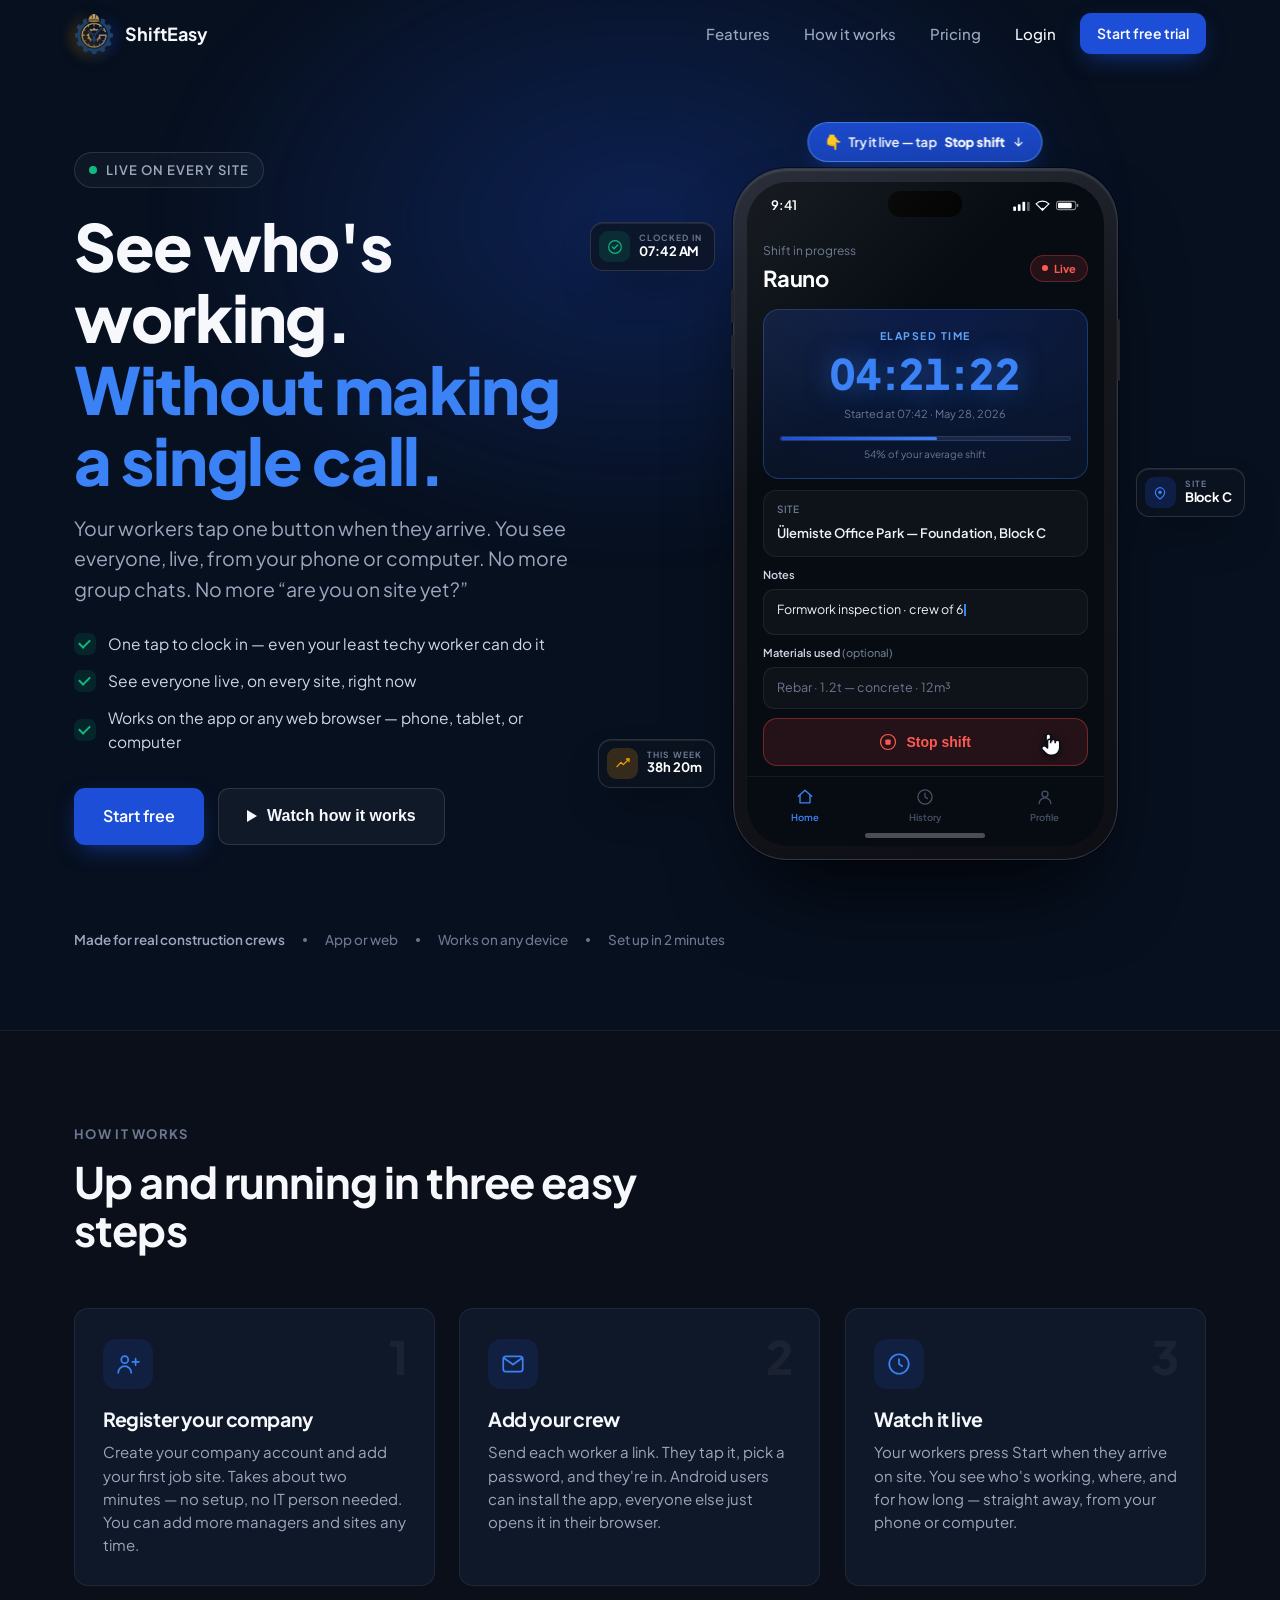
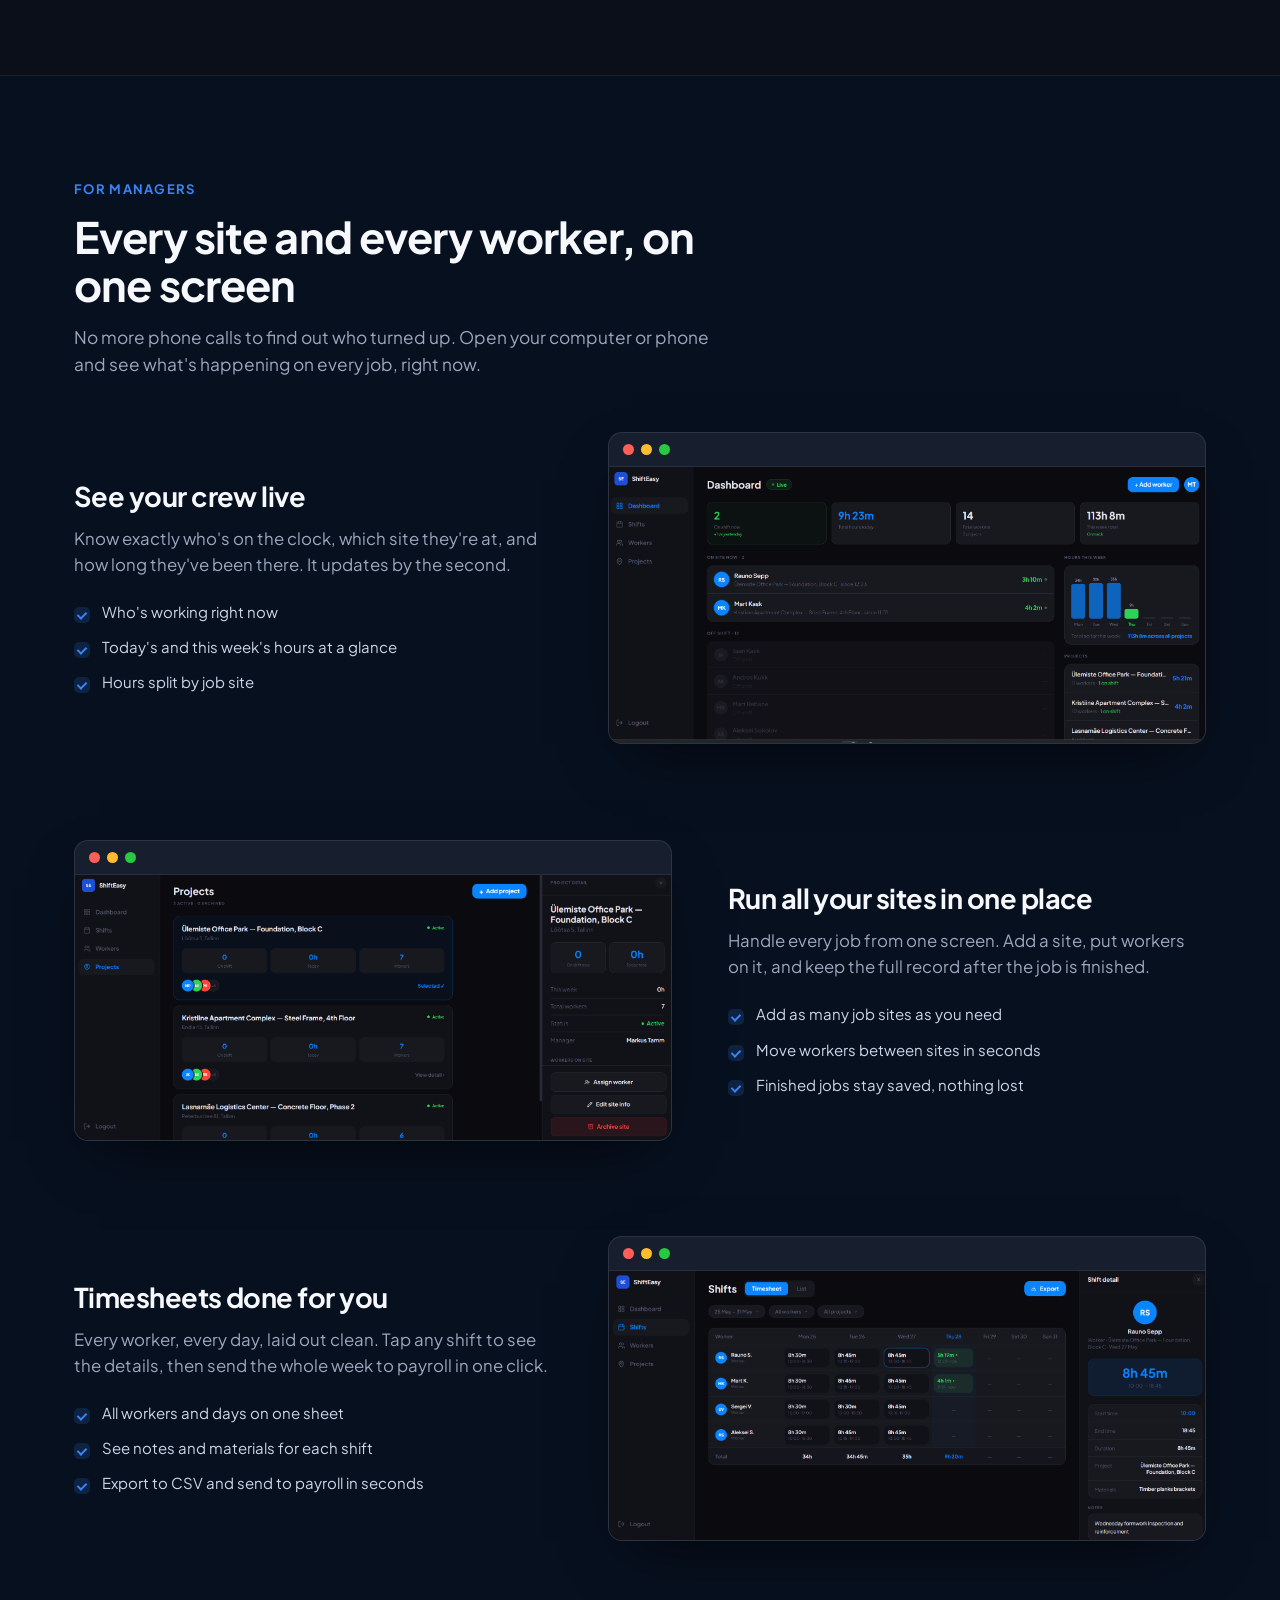
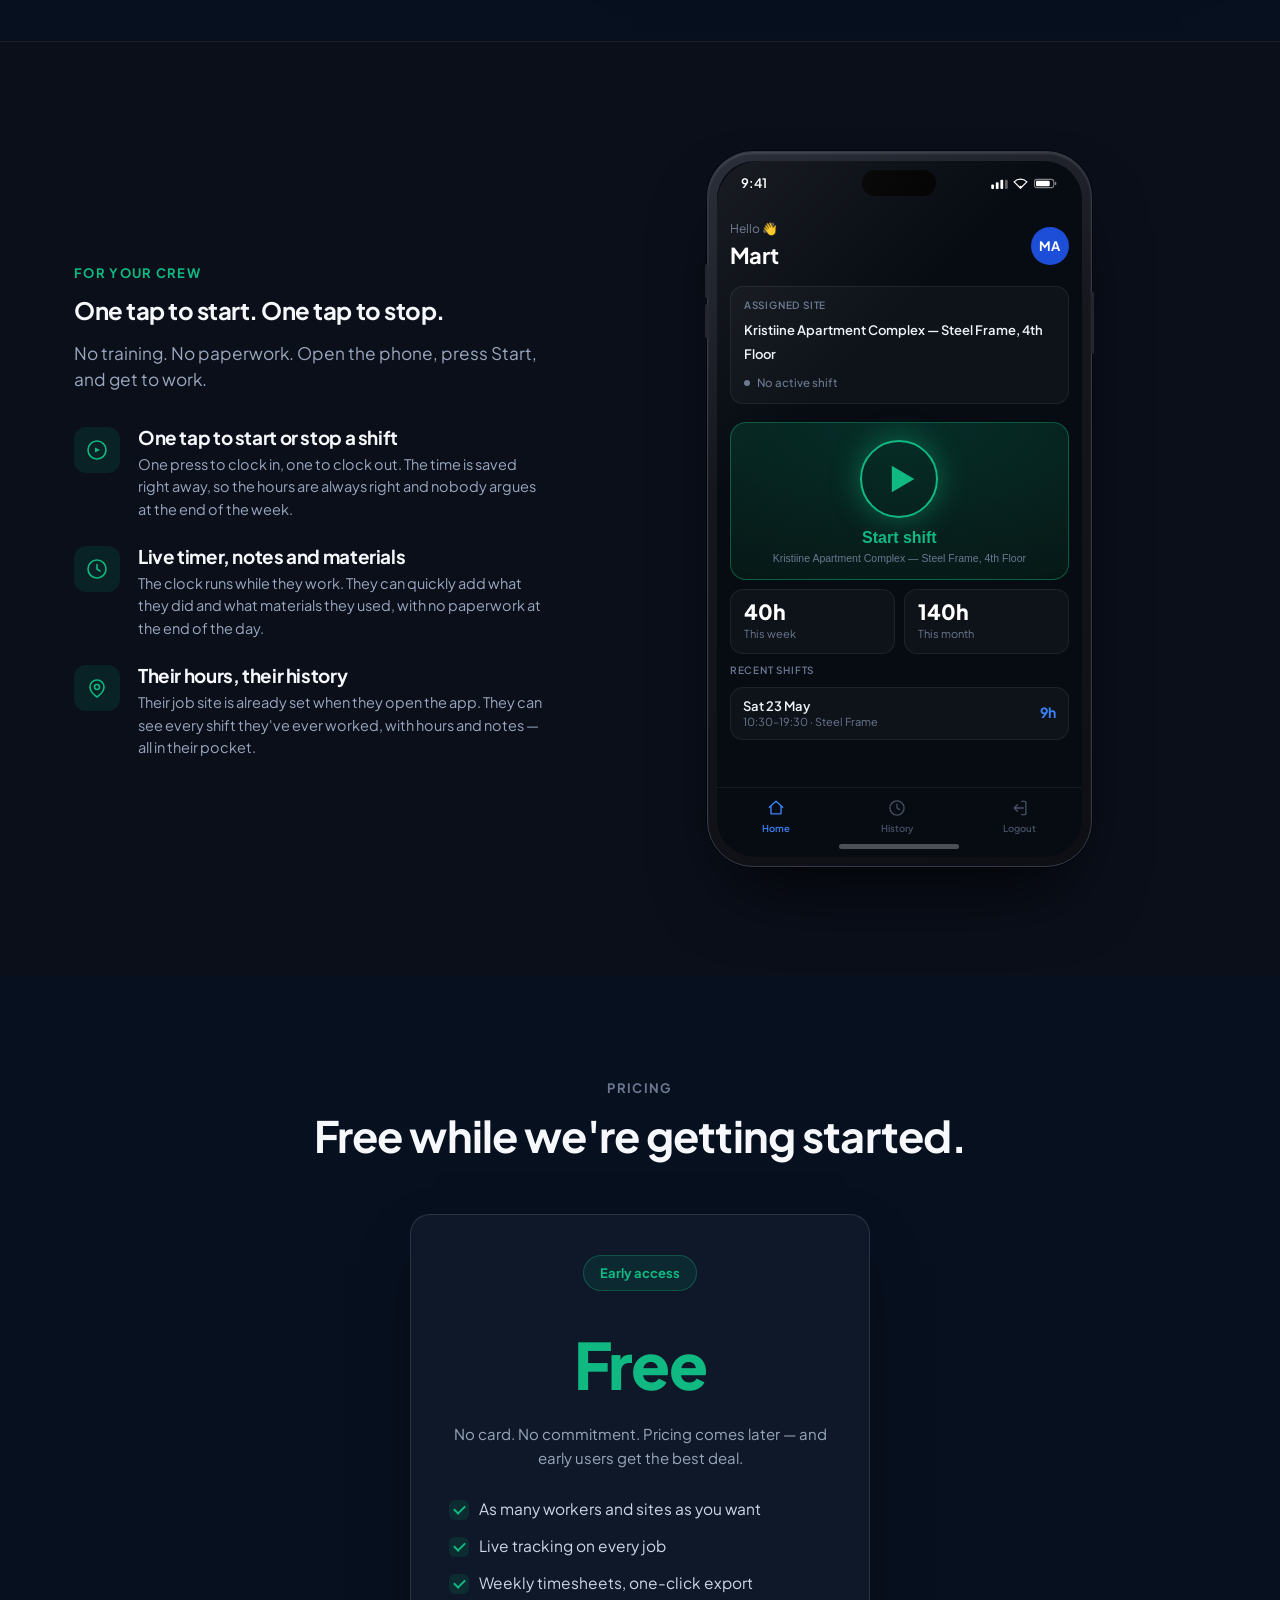
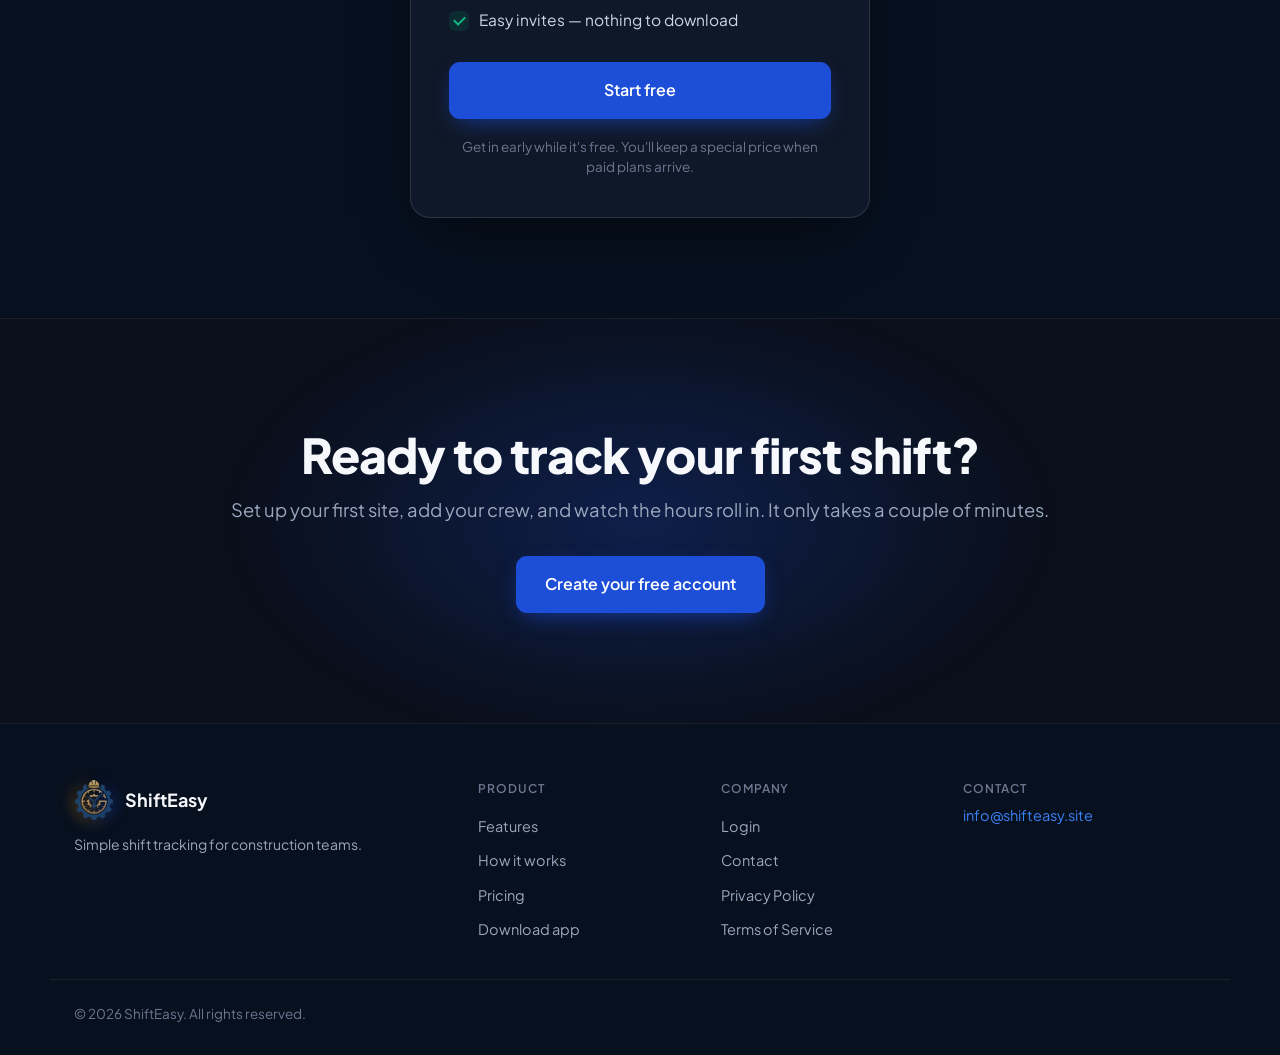
==== index.html @ 7c92a743 "Add ShiftEasy marketing website Full single-page landing site: animated hero phone, live shift timer" ====
<!DOCTYPE html>
<html lang="en">
<head>
  <meta charset="UTF-8" />
  <meta name="viewport" content="width=device-width, initial-scale=1.0" />

  <title>ShiftEasy — Simple shift tracking for construction teams</title>
  <meta name="description" content="See who's on site, where, and for how long — live on your phone. Your crew clocks in with one tap, and timesheets are ready in one click. No paperwork, no phone calls." />
  <link rel="canonical" href="https://shifteasy.site/" />
  <meta name="theme-color" content="#07101f" />
  <link rel="icon" type="image/webp" href="assets/logo.webp" />
  <link rel="apple-touch-icon" href="assets/logo.webp" />

  <!-- Open Graph -->
  <meta property="og:type" content="website" />
  <meta property="og:url" content="https://shifteasy.site/" />
  <meta property="og:title" content="ShiftEasy — Simple shift tracking for construction teams" />
  <meta property="og:description" content="See who's on site, where, and for how long — live on your phone. Your crew clocks in with one tap. No paperwork, no phone calls." />
  <meta property="og:image" content="https://shifteasy.site/assets/shot-dashboard.png" />
  <meta property="og:site_name" content="ShiftEasy" />

  <!-- Twitter -->
  <meta name="twitter:card" content="summary_large_image" />
  <meta name="twitter:title" content="ShiftEasy — Simple shift tracking for construction teams" />
  <meta name="twitter:description" content="See who's on site, where, and for how long — live on your phone. Your crew clocks in with one tap. No paperwork." />
  <meta name="twitter:image" content="https://shifteasy.site/assets/shot-dashboard.png" />

  <link rel="preconnect" href="https://fonts.googleapis.com" />
  <link rel="preconnect" href="https://fonts.gstatic.com" crossorigin />
  <link href="https://fonts.googleapis.com/css2?family=Plus+Jakarta+Sans:wght@400;500;600;700;800&display=swap" rel="stylesheet" />

  <link rel="stylesheet" href="styles.css" />
</head>
<body>

  <!-- ================= HEADER ================= -->
  <header class="site-header" id="siteHeader">
    <div class="container header-inner">
      <a href="#top" class="brand" aria-label="ShiftEasy home">
        <span class="brand-logo" aria-hidden="true"><img src="assets/logo.webp" alt="" width="40" height="40" /></span>
        <span class="brand-name">ShiftEasy</span>
      </a>

      <nav class="nav-desktop" aria-label="Primary">
        <a href="#features">Features</a>
        <a href="#how">How it works</a>
        <a href="#pricing">Pricing</a>
        <a href="https://shifteasy.site" class="nav-login">Login</a>
      </nav>

      <div class="header-actions">
        <a href="https://shifteasy.site" class="btn btn-primary btn-sm">Start free trial</a>
        <button class="hamburger" id="hamburger" aria-label="Open menu" aria-expanded="false" aria-controls="mobileNav">
          <span></span><span></span><span></span>
        </button>
      </div>
    </div>

    <nav class="nav-mobile" id="mobileNav" aria-label="Mobile">
      <a href="#features">Features</a>
      <a href="#how">How it works</a>
      <a href="#pricing">Pricing</a>
      <a href="https://shifteasy.site">Login</a>
      <a href="https://shifteasy.site" class="btn btn-primary">Start free trial</a>
    </nav>
  </header>

  <main id="top">

    <!-- ================= HERO ================= -->
    <section class="hero" aria-labelledby="hero-heading">
      <div class="hero-glow" aria-hidden="true"></div>
      <div class="container hero-grid">
        <div class="hero-copy reveal">
          <span class="eyebrow"><span class="live-dot"></span>Live on every site</span>
          <h1 id="hero-heading">See who's working.<br /><span class="accent">Without making a single call.</span></h1>
          <p class="hero-sub">Your workers tap one button when they arrive. You see everyone, live, from your phone or computer. No more group chats. No more “are you on site yet?”</p>

          <ul class="hero-bullets">
            <li><span class="check" aria-hidden="true"></span>One tap to clock in — even your least techy worker can do it</li>
            <li><span class="check" aria-hidden="true"></span>See everyone live, on every site, right now</li>
            <li><span class="check" aria-hidden="true"></span>Works on the app or any web browser — phone, tablet, or computer</li>
          </ul>

          <div class="hero-cta">
            <a href="https://shifteasy.site" class="btn btn-primary btn-lg">Start free</a>
            <button type="button" class="btn btn-ghost btn-lg" id="watchDemo">
              <span class="play-ico" aria-hidden="true"></span>Watch how it works
            </button>
          </div>
        </div>

        <div class="hero-media reveal" data-delay="120">
          <div class="device-wrap">
          <div class="device-glow" aria-hidden="true"></div>
          <!-- Realistic animated phone — active shift screen -->
          <div class="device" role="img" aria-label="ShiftEasy worker phone showing a live shift with a running elapsed-time clock">
            <span class="device-btn device-btn-power" aria-hidden="true"></span>
            <span class="device-btn device-btn-vol1" aria-hidden="true"></span>
            <span class="device-btn device-btn-vol2" aria-hidden="true"></span>
            <div class="device-screen">
              <div class="d-statusbar">
                <span class="d-time">9:41</span>
                <span class="d-island" aria-hidden="true"></span>
                <span class="d-sysicons" aria-hidden="true">
                  <svg viewBox="0 0 18 12" width="17" height="11"><rect x="0" y="7" width="3" height="5" rx="1" fill="#fff"/><rect x="5" y="4.5" width="3" height="7.5" rx="1" fill="#fff"/><rect x="10" y="2" width="3" height="10" rx="1" fill="#fff"/><rect x="15" y="2" width="3" height="10" rx="1" fill="#fff" opacity=".35"/></svg>
                  <svg viewBox="0 0 16 12" width="15" height="11"><path d="M8 11.2 1 4.2a9.9 9.9 0 0 1 14 0Z" fill="none" stroke="#fff" stroke-width="1.3"/><circle cx="8" cy="9.6" r="1.2" fill="#fff"/></svg>
                  <svg viewBox="0 0 26 12" width="25" height="11"><rect x="1" y="1.5" width="21" height="9" rx="2.6" fill="none" stroke="#fff" stroke-opacity=".5" stroke-width="1.1"/><rect x="2.6" y="3.1" width="15" height="5.8" rx="1.4" fill="#fff"/><rect x="23" y="4.2" width="1.8" height="3.6" rx=".9" fill="#fff" opacity=".5"/></svg>
                </span>
              </div>

              <div class="d-screens">
              <div class="d-body screen screen-active">
                <div class="d-head">
                  <span class="d-headtext">
                    <span class="d-eyebrow">Shift in progress</span>
                    <span class="d-name">Rauno</span>
                  </span>
                  <span class="d-livebadge"><i></i>Live</span>
                </div>

                <div class="d-timer-card">
                  <span class="d-tlabel">Elapsed time</span>
                  <div class="d-time-big" id="elapsedTimer" aria-live="off">00:00:00</div>
                  <span class="d-tstart">Started at 07:42 · May 28, 2026</span>
                  <div class="d-progress"><span></span></div>
                  <span class="d-tsub">54% of your average shift</span>
                </div>

                <div class="d-card">
                  <span class="d-card-label">Site</span>
                  <span class="d-card-val">Ülemiste Office Park — Foundation, Block C</span>
                </div>

                <div class="d-field">
                  <span class="w-field-label">Notes</span>
                  <div class="w-input w-textarea w-typing"><span id="noteText"></span><span class="d-caret" aria-hidden="true"></span></div>
                </div>

                <div class="d-field">
                  <span class="w-field-label">Materials used <em>(optional)</em></span>
                  <div class="w-input">Rebar · 1.2t — concrete · 12m³</div>
                </div>

                <button class="d-stop" type="button" id="heroStop">
                  <svg viewBox="0 0 24 24" width="18" height="18"><circle cx="12" cy="12" r="10" fill="none" stroke="#ff5a52" stroke-width="1.6"/><rect x="8.5" y="8.5" width="7" height="7" rx="1.6" fill="#ff5a52"/></svg>
                  Stop shift
                  <span class="tap-cue" aria-hidden="true">
                    <span class="tap-ring"></span>
                    <svg viewBox="0 0 24 24" width="22" height="22"><path d="M9 11.5V6a1.6 1.6 0 0 1 3.2 0v5m0-1.2a1.6 1.6 0 0 1 3.2 0V11m0-.6a1.6 1.6 0 0 1 3.2 0v3.8a5.2 5.2 0 0 1-5.2 5.2h-1.6a4.2 4.2 0 0 1-3-1.3l-2.4-2.5a1.7 1.7 0 0 1 2.4-2.4l1.2 1.1V9.8a1.6 1.6 0 0 1 3.2 0" fill="#fff" stroke="#0a0f1a" stroke-width="1.1" stroke-linejoin="round"/></svg>
                  </span>
                </button>
              </div>

              <div class="d-body screen screen-home" hidden>
                <div class="d-head">
                  <span class="d-headtext">
                    <span class="d-eyebrow">Hello 👋</span>
                    <span class="d-name">Rauno</span>
                  </span>
                  <span class="w-avatar">RS</span>
                </div>

                <div class="d-card">
                  <span class="d-card-label">Assigned site</span>
                  <span class="d-card-val">Ülemiste Office Park — Foundation, Block C</span>
                  <span class="w-noshift" aria-hidden="true"><i></i>No active shift</span>
                </div>

                <button class="w-start" type="button" id="heroStart">
                  <span class="w-play">
                    <svg viewBox="0 0 24 24" width="20" height="20"><path d="M6.5 4 20 12 6.5 20z" fill="currentColor"/></svg>
                  </span>
                  <span class="w-start-label">Start shift</span>
                  <span class="w-start-sub">Ülemiste Office Park — Foundation, Block C</span>
                  <span class="tap-cue tap-cue-start" aria-hidden="true">
                    <span class="tap-ring"></span>
                    <svg viewBox="0 0 24 24" width="22" height="22"><path d="M9 11.5V6a1.6 1.6 0 0 1 3.2 0v5m0-1.2a1.6 1.6 0 0 1 3.2 0V11m0-.6a1.6 1.6 0 0 1 3.2 0v3.8a5.2 5.2 0 0 1-5.2 5.2h-1.6a4.2 4.2 0 0 1-3-1.3l-2.4-2.5a1.7 1.7 0 0 1 2.4-2.4l1.2 1.1V9.8a1.6 1.6 0 0 1 3.2 0" fill="#fff" stroke="#0a0f1a" stroke-width="1.1" stroke-linejoin="round"/></svg>
                  </span>
                </button>

                <div class="w-stats">
                  <div class="w-stat"><strong>40h</strong><span>This week</span></div>
                  <div class="w-stat"><strong>140h</strong><span>This month</span></div>
                </div>

                <div class="w-recent">
                  <span class="d-card-label">Recent shifts</span>
                  <div class="w-recent-row">
                    <span class="w-recent-info"><strong>Sat 23 May</strong><span>10:30–19:30 · Block C</span></span>
                    <span class="w-recent-h">9h</span>
                  </div>
                </div>
              </div>
              </div>

              <div class="d-nav" aria-hidden="true">
                <span class="d-nav-item on">
                  <svg viewBox="0 0 24 24" width="20" height="20"><path d="M4 11 12 4l8 7" fill="none" stroke="currentColor" stroke-width="1.7" stroke-linecap="round" stroke-linejoin="round"/><path d="M6 10v9h12v-9" fill="none" stroke="currentColor" stroke-width="1.7" stroke-linecap="round" stroke-linejoin="round"/></svg>
                  Home
                </span>
                <span class="d-nav-item">
                  <svg viewBox="0 0 24 24" width="20" height="20"><circle cx="12" cy="12" r="8.5" fill="none" stroke="currentColor" stroke-width="1.6"/><path d="M12 7.5V12l3 2" fill="none" stroke="currentColor" stroke-width="1.6" stroke-linecap="round" stroke-linejoin="round"/></svg>
                  History
                </span>
                <span class="d-nav-item">
                  <svg viewBox="0 0 24 24" width="20" height="20"><circle cx="12" cy="8.5" r="3.6" fill="none" stroke="currentColor" stroke-width="1.6"/><path d="M5 20c0-3.9 3.1-7 7-7s7 3.1 7 7" fill="none" stroke="currentColor" stroke-width="1.6" stroke-linecap="round"/></svg>
                  Profile
                </span>
              </div>
              <span class="d-homebar" aria-hidden="true"></span>
            </div>
          </div>

          <!-- Floating glass info chips -->
          <div class="p-chip p-chip-tl" aria-hidden="true">
            <span class="ci ci-green">
              <svg viewBox="0 0 24 24" width="18" height="18"><circle cx="12" cy="12" r="9.5" fill="none" stroke="currentColor" stroke-width="1.7"/><path d="m8 12 2.6 2.6L16 9" fill="none" stroke="currentColor" stroke-width="1.9" stroke-linecap="round" stroke-linejoin="round"/></svg>
            </span>
            <span class="ct"><small>Clocked in</small><strong>07:42 AM</strong></span>
          </div>

          <div class="p-chip p-chip-r" aria-hidden="true">
            <span class="ci ci-blue">
              <svg viewBox="0 0 24 24" width="18" height="18"><path d="M12 21s-7-4.6-7-10a7 7 0 0 1 14 0c0 5.4-7 10-7 10z" fill="none" stroke="currentColor" stroke-width="1.7"/><circle cx="12" cy="11" r="2.6" fill="currentColor"/></svg>
            </span>
            <span class="ct"><small>Site</small><strong>Block C</strong></span>
          </div>

          <div class="p-chip p-chip-bl" aria-hidden="true">
            <span class="ci ci-amber">
              <svg viewBox="0 0 24 24" width="18" height="18"><path d="M3 17.5 9 11l3.5 3.5L21 6" fill="none" stroke="currentColor" stroke-width="1.9" stroke-linecap="round" stroke-linejoin="round"/><path d="M21 10V6h-4" fill="none" stroke="currentColor" stroke-width="1.9" stroke-linecap="round" stroke-linejoin="round"/></svg>
            </span>
            <span class="ct"><small>This week</small><strong>38h 20m</strong></span>
          </div>
          </div>
          <span class="device-hint" aria-hidden="true">
            <span class="hint-pointer">👇</span> Try it live — tap <strong>Stop shift</strong>
            <svg viewBox="0 0 24 24" width="14" height="14"><path d="M12 5v13M6 12.5l6 6 6-6" fill="none" stroke="currentColor" stroke-width="2" stroke-linecap="round" stroke-linejoin="round"/></svg>
          </span>
        </div>
      </div>

      <div class="container trust-row reveal">
        <span class="trust-label">Made for real construction crews</span>
        <span class="trust-sep" aria-hidden="true"></span>
        <span>App or web</span>
        <span class="trust-sep" aria-hidden="true"></span>
        <span>Works on any device</span>
        <span class="trust-sep" aria-hidden="true"></span>
        <span>Set up in 2 minutes</span>
      </div>
    </section>

    <!-- ================= HOW IT WORKS ================= -->
    <section class="how" id="how" aria-labelledby="how-heading">
      <div class="container">
        <div class="section-head reveal">
          <span class="kicker">How it works</span>
          <h2 id="how-heading">Up and running in three easy steps</h2>
        </div>

        <ol class="steps">
          <li class="step reveal">
            <span class="step-num">1</span>
            <div class="step-icon" aria-hidden="true">
              <svg viewBox="0 0 24 24" fill="none" stroke="currentColor" stroke-width="1.6" stroke-linecap="round" stroke-linejoin="round"><circle cx="9" cy="8" r="3.2"/><path d="M3 20c0-3.3 2.7-6 6-6s6 2.7 6 6"/><path d="M19 7v6M22 10h-6"/></svg>
            </div>
            <h3>Register your company</h3>
            <p>Create your company account and add your first job site. Takes about two minutes — no setup, no IT person needed. You can add more managers and sites any time.</p>
          </li>
          <li class="step reveal" data-delay="100">
            <span class="step-num">2</span>
            <div class="step-icon" aria-hidden="true">
              <svg viewBox="0 0 24 24" fill="none" stroke="currentColor" stroke-width="1.6" stroke-linecap="round" stroke-linejoin="round"><rect x="3" y="5" width="18" height="14" rx="2.5"/><path d="m3.5 6.5 8.5 6 8.5-6"/></svg>
            </div>
            <h3>Add your crew</h3>
            <p>Send each worker a link. They tap it, pick a password, and they're in. Android users can install the app, everyone else just opens it in their browser.</p>
          </li>
          <li class="step reveal" data-delay="200">
            <span class="step-num">3</span>
            <div class="step-icon" aria-hidden="true">
              <svg viewBox="0 0 24 24" fill="none" stroke="currentColor" stroke-width="1.6" stroke-linecap="round" stroke-linejoin="round"><circle cx="12" cy="12" r="9"/><path d="M12 7.5V12l3 2"/></svg>
            </div>
            <h3>Watch it live</h3>
            <p>Your workers press Start when they arrive on site. You see who's working, where, and for how long — straight away, from your phone or computer.</p>
          </li>
        </ol>
      </div>
    </section>

    <!-- ================= FEATURES: MANAGERS ================= -->
    <section class="features" id="features" aria-labelledby="mgr-heading">
      <div class="container">
        <div class="section-head reveal">
          <span class="kicker kicker-blue">For managers</span>
          <h2 id="mgr-heading">Every site and every worker, on one screen</h2>
          <p class="section-lede">No more phone calls to find out who turned up. Open your computer or phone and see what's happening on every job, right now.</p>
        </div>

        <div class="feature-row reveal">
          <div class="feature-text">
            <h3>See your crew live</h3>
            <p>Know exactly who's on the clock, which site they're at, and how long they've been there. It updates by the second.</p>
            <ul class="mini-list">
              <li>Who's working right now</li>
              <li>Today's and this week's hours at a glance</li>
              <li>Hours split by job site</li>
            </ul>
          </div>
          <figure class="browser-frame">
            <div class="video-bar" aria-hidden="true"><span class="dot dot-r"></span><span class="dot dot-y"></span><span class="dot dot-g"></span></div>
            <img src="assets/shot-dashboard.png" alt="ShiftEasy manager dashboard with live on-site crew, hours this week chart, and project breakdown" loading="lazy" />
          </figure>
        </div>

        <div class="feature-row reverse reveal">
          <div class="feature-text">
            <h3>Run all your sites in one place</h3>
            <p>Handle every job from one screen. Add a site, put workers on it, and keep the full record after the job is finished.</p>
            <ul class="mini-list">
              <li>Add as many job sites as you need</li>
              <li>Move workers between sites in seconds</li>
              <li>Finished jobs stay saved, nothing lost</li>
            </ul>
          </div>
          <figure class="browser-frame">
            <div class="video-bar" aria-hidden="true"><span class="dot dot-r"></span><span class="dot dot-y"></span><span class="dot dot-g"></span></div>
            <img src="assets/shot-projects.png" alt="ShiftEasy projects screen listing active construction sites with a detail panel" loading="lazy" />
          </figure>
        </div>

        <div class="feature-row reveal">
          <div class="feature-text">
            <h3>Timesheets done for you</h3>
            <p>Every worker, every day, laid out clean. Tap any shift to see the details, then send the whole week to payroll in one click.</p>
            <ul class="mini-list">
              <li>All workers and days on one sheet</li>
              <li>See notes and materials for each shift</li>
              <li>Export to CSV and send to payroll in seconds</li>
            </ul>
          </div>
          <figure class="browser-frame">
            <div class="video-bar" aria-hidden="true"><span class="dot dot-r"></span><span class="dot dot-y"></span><span class="dot dot-g"></span></div>
            <img src="assets/shot-timesheet.png" alt="ShiftEasy weekly timesheet grid with a shift detail drawer and export button" loading="lazy" />
          </figure>
        </div>
      </div>
    </section>

    <!-- ================= FEATURES: WORKERS ================= -->
    <section class="workers" aria-labelledby="wrk-heading">
      <div class="container workers-grid">
        <div class="workers-text reveal">
          <span class="kicker kicker-green">For your crew</span>
          <h2 id="wrk-heading">One tap to start. One tap to stop.</h2>
          <p class="section-lede">No training. No paperwork. Open the phone, press Start, and get to work.</p>

          <ul class="worker-features reveal-stagger">
            <li>
              <span class="wf-icon" aria-hidden="true">
                <svg viewBox="0 0 24 24" fill="none" stroke="currentColor" stroke-width="1.6" stroke-linecap="round" stroke-linejoin="round"><circle cx="12" cy="12" r="9"/><path d="M10 9.5 15 12l-5 2.5z" fill="currentColor" stroke="none"/></svg>
              </span>
              <div><h3>One tap to start or stop a shift</h3><p>One press to clock in, one to clock out. The time is saved right away, so the hours are always right and nobody argues at the end of the week.</p></div>
            </li>
            <li>
              <span class="wf-icon" aria-hidden="true">
                <svg viewBox="0 0 24 24" fill="none" stroke="currentColor" stroke-width="1.6" stroke-linecap="round" stroke-linejoin="round"><circle cx="12" cy="12" r="9"/><path d="M12 7.5V12l3 2"/></svg>
              </span>
              <div><h3>Live timer, notes and materials</h3><p>The clock runs while they work. They can quickly add what they did and what materials they used, with no paperwork at the end of the day.</p></div>
            </li>
            <li>
              <span class="wf-icon" aria-hidden="true">
                <svg viewBox="0 0 24 24" fill="none" stroke="currentColor" stroke-width="1.6" stroke-linecap="round" stroke-linejoin="round"><path d="M12 21s-7-4.6-7-10a7 7 0 0 1 14 0c0 5.4-7 10-7 10z"/><circle cx="12" cy="11" r="2.5"/></svg>
              </span>
              <div><h3>Their hours, their history</h3><p>Their job site is already set when they open the app. They can see every shift they've ever worked, with hours and notes — all in their pocket.</p></div>
            </li>
          </ul>
        </div>

        <div class="workers-phones reveal" data-delay="120" style="height: 733px">
          <!-- Home / Start-shift screen (built UI, matches the hero phone) -->
          <div class="wdevice wdevice-back" role="img" aria-label="ShiftEasy worker home screen with assigned site and a large start-shift button" style="width: 385px">
            <span class="device-btn device-btn-power" aria-hidden="true"></span>
            <span class="device-btn device-btn-vol1" aria-hidden="true"></span>
            <span class="device-btn device-btn-vol2" aria-hidden="true"></span>
            <div class="device-screen">
              <div class="d-statusbar">
                <span class="d-time">9:41</span>
                <span class="d-island" aria-hidden="true"></span>
                <span class="d-sysicons" aria-hidden="true">
                  <svg viewBox="0 0 18 12" width="17" height="11"><rect x="0" y="7" width="3" height="5" rx="1" fill="#fff"/><rect x="5" y="4.5" width="3" height="7.5" rx="1" fill="#fff"/><rect x="10" y="2" width="3" height="10" rx="1" fill="#fff"/><rect x="15" y="2" width="3" height="10" rx="1" fill="#fff" opacity=".35"/></svg>
                  <svg viewBox="0 0 16 12" width="15" height="11"><path d="M8 11.2 1 4.2a9.9 9.9 0 0 1 14 0Z" fill="none" stroke="#fff" stroke-width="1.3"/><circle cx="8" cy="9.6" r="1.2" fill="#fff"/></svg>
                  <svg viewBox="0 0 26 12" width="25" height="11"><rect x="1" y="1.5" width="21" height="9" rx="2.6" fill="none" stroke="#fff" stroke-opacity=".5" stroke-width="1.1"/><rect x="2.6" y="3.1" width="15" height="5.8" rx="1.4" fill="#fff"/><rect x="23" y="4.2" width="1.8" height="3.6" rx=".9" fill="#fff" opacity=".5"/></svg>
                </span>
              </div>

              <div class="d-body">
                <div class="d-head">
                  <span class="d-headtext">
                    <span class="d-eyebrow">Hello 👋</span>
                    <span class="d-name">Mart</span>
                  </span>
                  <span class="w-avatar">MA</span>
                </div>

                <div class="d-card">
                  <span class="d-card-label">Assigned site</span>
                  <span class="d-card-val">Kristiine Apartment Complex — Steel Frame, 4th Floor</span>
                  <span class="w-noshift" aria-hidden="true"><i></i>No active shift</span>
                </div>

                <button class="w-start" type="button" aria-hidden="true">
                  <span class="w-play">
                    <svg viewBox="0 0 24 24" width="20" height="20"><path d="M6.5 4 20 12 6.5 20z" fill="currentColor"/></svg>
                  </span>
                  <span class="w-start-label">Start shift</span>
                  <span class="w-start-sub">Kristiine Apartment Complex — Steel Frame, 4th Floor</span>
                </button>

                <div class="w-stats">
                  <div class="w-stat"><strong>40h</strong><span>This week</span></div>
                  <div class="w-stat"><strong>140h</strong><span>This month</span></div>
                </div>

                <div class="w-recent">
                  <span class="d-card-label">Recent shifts</span>
                  <div class="w-recent-row">
                    <span class="w-recent-info"><strong>Sat 23 May</strong><span>10:30–19:30 · Steel Frame</span></span>
                    <span class="w-recent-h">9h</span>
                  </div>
                </div>
              </div>

              <div class="d-nav" aria-hidden="true">
                <span class="d-nav-item on">
                  <svg viewBox="0 0 24 24" width="20" height="20"><path d="M4 11 12 4l8 7" fill="none" stroke="currentColor" stroke-width="1.7" stroke-linecap="round" stroke-linejoin="round"/><path d="M6 10v9h12v-9" fill="none" stroke="currentColor" stroke-width="1.7" stroke-linecap="round" stroke-linejoin="round"/></svg>
                  Home
                </span>
                <span class="d-nav-item">
                  <svg viewBox="0 0 24 24" width="20" height="20"><circle cx="12" cy="12" r="8.5" fill="none" stroke="currentColor" stroke-width="1.6"/><path d="M12 7.5V12l3 2" fill="none" stroke="currentColor" stroke-width="1.6" stroke-linecap="round" stroke-linejoin="round"/></svg>
                  History
                </span>
                <span class="d-nav-item">
                  <svg viewBox="0 0 24 24" width="20" height="20"><path d="M14 4h4a1 1 0 0 1 1 1v14a1 1 0 0 1-1 1h-4" fill="none" stroke="currentColor" stroke-width="1.6" stroke-linecap="round" stroke-linejoin="round"/><path d="M9 8 5 12l4 4M5 12h11" fill="none" stroke="currentColor" stroke-width="1.6" stroke-linecap="round" stroke-linejoin="round"/></svg>
                  Logout
                </span>
              </div>
              <span class="d-homebar" aria-hidden="true"></span>
            </div>
          </div>
        </div>
      </div>
    </section>

    <!-- ================= PRICING ================= -->
    <section class="pricing" id="pricing" aria-labelledby="price-heading">
      <div class="container">
        <div class="section-head reveal">
          <span class="kicker">Pricing</span>
          <h2 id="price-heading">Free while we're getting started.</h2>
        </div>

        <div class="price-card reveal">
          <span class="price-badge">Early access</span>
          <div class="price-figure">
            <span class="price-amount price-amount-free">Free</span>
          </div>
          <p class="price-strike">No card. No commitment. Pricing comes later — and early users get the best deal.</p>

          <ul class="price-list">
            <li>As many workers and sites as you want</li>
            <li>Live tracking on every job</li>
            <li>Weekly timesheets, one-click export</li>
            <li>Easy invites — nothing to download</li>
          </ul>

          <a href="https://shifteasy.site" class="btn btn-primary btn-lg btn-block">Start free</a>
          <p class="price-note">Get in early while it's free. You'll keep a special price when paid plans arrive.</p>
        </div>
      </div>
    </section>

    <!-- ================= CTA BANNER ================= -->
    <section class="cta-banner" aria-labelledby="cta-heading">
      <div class="cta-glow" aria-hidden="true"></div>
      <div class="container cta-inner reveal">
        <h2 id="cta-heading">Ready to track your first shift?</h2>
        <p>Set up your first site, add your crew, and watch the hours roll in. It only takes a couple of minutes.</p>
        <a href="https://shifteasy.site" class="btn btn-primary btn-lg">Create your free account</a>
      </div>
    </section>
  </main>

  <!-- ================= FOOTER ================= -->
  <footer class="site-footer">
    <div class="container footer-grid">
      <div class="footer-brand">
        <a href="#top" class="brand">
          <span class="brand-logo" aria-hidden="true"><img src="assets/logo.webp" alt="" width="40" height="40" /></span>
          <span class="brand-name">ShiftEasy</span>
        </a>
        <p class="footer-tag">Simple shift tracking for construction teams.</p>
      </div>

      <nav class="footer-col" aria-label="Product">
        <span class="footer-label">Product</span>
        <a href="#features">Features</a>
        <a href="#how">How it works</a>
        <a href="#pricing">Pricing</a>
        <a href="https://shifteasy.site">Download app</a>
      </nav>

      <nav class="footer-col" aria-label="Company">
        <span class="footer-label">Company</span>
        <a href="https://shifteasy.site">Login</a>
        <a href="mailto:info@shifteasy.site">Contact</a>
        <a href="privacy.html">Privacy Policy</a>
        <a href="terms.html">Terms of Service</a>
      </nav>

      <div class="footer-contact">
        <span class="footer-label">Contact</span>
        <a href="mailto:info@shifteasy.site">info@shifteasy.site</a>
      </div>
    </div>

    <div class="container footer-bottom">
      <span>© 2026 ShiftEasy. All rights reserved.</span>
    </div>
  </footer>

  <!-- ================= DEMO MODAL ================= -->
  <div class="demo-modal" id="demoModal" aria-hidden="true">
    <div class="demo-backdrop" data-close></div>
    <div class="demo-dialog" role="dialog" aria-modal="true" aria-label="ShiftEasy product demo">
      <button class="demo-close" id="demoClose" aria-label="Close demo">&times;</button>
      <video id="demoVideo" controls playsinline preload="none" poster="assets/shot-dashboard.png">
        <source src="assets/hero-video.webm" type="video/webm" />
      </video>
    </div>
  </div>

  <script src="app.js"></script>
</body>
</html>
---- styles.css ----
/* ================= TOKENS ================= */
:root{
  --bg:#07101f;
  --bg-2:#0a0f1a;
  --bg-card:#0f1828;
  --bg-card-2:#111c30;
  --border:rgba(255,255,255,.07);
  --border-strong:rgba(255,255,255,.12);

  --blue:#1d4ed8;
  --blue-bright:#3b82f6;
  --green:#059669;
  --green-bright:#10b981;
  --amber:#f59e0b;
  --red:#ef4444;

  --white:#f6f8fc;
  --grey:#9aa7bd;
  --grey-dim:#6b7890;

  --radius:14px;
  --radius-sm:12px;
  --maxw:1180px;
  --header-h:68px;

  --shadow-card:0 24px 60px -24px rgba(0,0,0,.7);
  --ease:cubic-bezier(.2,.7,.2,1);
}

*{box-sizing:border-box;margin:0;padding:0}
html{scroll-behavior:smooth;scroll-padding-top:calc(var(--header-h) + 16px);overflow-x:hidden}
body{
  font-family:'Plus Jakarta Sans',system-ui,-apple-system,sans-serif;
  background:var(--bg);
  color:var(--white);
  line-height:1.55;
  -webkit-font-smoothing:antialiased;
  overflow-x:hidden;
}
a{color:inherit;text-decoration:none}
img,video{display:block;max-width:100%}
h1,h2,h3{line-height:1.1;letter-spacing:-.02em;font-weight:700}
ul{list-style:none}

.container{width:100%;max-width:var(--maxw);margin:0 auto;padding:0 24px}
.hero-copy,.workers-text,.feature-text,.section-head{min-width:0}
.hero-sub,.section-lede,.feature-text>p,.worker-features p,.step p{overflow-wrap:break-word}

/* ================= BUTTONS ================= */
.btn{
  display:inline-flex;align-items:center;justify-content:center;gap:.5em;
  font-weight:600;font-size:15px;border-radius:11px;
  padding:12px 20px;border:1px solid transparent;cursor:pointer;
  transition:transform .2s var(--ease), background .2s var(--ease), box-shadow .2s var(--ease), border-color .2s var(--ease);
  white-space:nowrap;
}
.btn-primary{background:var(--blue);color:#fff;box-shadow:0 8px 24px -8px rgba(29,78,216,.7)}
.btn-primary:hover{background:var(--blue-bright);transform:translateY(-2px);box-shadow:0 14px 30px -8px rgba(59,130,246,.6)}
.btn-ghost{background:rgba(255,255,255,.04);color:var(--white);border-color:var(--border-strong)}
.btn-ghost:hover{background:rgba(255,255,255,.09);transform:translateY(-2px)}
.btn-sm{padding:9px 16px;font-size:14px}
.btn-lg{padding:15px 28px;font-size:16px}
.btn-block{width:100%}

/* ================= HEADER ================= */
.site-header{
  position:fixed;top:0;left:0;right:0;z-index:100;
  height:var(--header-h);display:flex;align-items:center;
  transition:background .3s var(--ease), border-color .3s var(--ease), backdrop-filter .3s var(--ease);
  border-bottom:1px solid transparent;
}
.site-header.scrolled{
  background:rgba(7,16,31,.78);
  backdrop-filter:blur(14px);-webkit-backdrop-filter:blur(14px);
  border-bottom-color:var(--border);
}
.header-inner{display:flex;align-items:center;justify-content:space-between;gap:24px}
.brand{display:flex;align-items:center;gap:11px;font-weight:700;font-size:18px}
.brand-logo{
  position:relative;width:40px;height:40px;display:grid;place-items:center;flex:none;
}
/* soft rotating glow ring behind the mark — "machinery in motion" without spinning the hat */
.brand-logo::before{
  content:"";position:absolute;inset:-5px;border-radius:50%;z-index:0;
  background:conic-gradient(from 0deg,rgba(29,78,216,.0),rgba(29,78,216,.45),rgba(245,158,11,.4),rgba(29,78,216,.0));
  filter:blur(6px);opacity:.55;
  animation:brandGlow 6s linear infinite;
}
.brand-logo img{
  position:relative;z-index:1;width:40px;height:40px;object-fit:contain;display:block;
  filter:drop-shadow(0 3px 8px rgba(0,0,0,.45));
  transform-origin:50% 56%;
  animation:brandBreathe 5s ease-in-out infinite;
  transition:transform .7s cubic-bezier(.2,.7,.2,1);
}
.brand:hover .brand-logo img{transform:rotate(360deg) scale(1.04)}
@keyframes brandGlow{to{transform:rotate(360deg)}}
@keyframes brandBreathe{0%,100%{transform:translateY(0) scale(1)}50%{transform:translateY(-1.5px) scale(1.03)}}
@media (prefers-reduced-motion:reduce){
  .brand-logo::before,.brand-logo img{animation:none}
}
.nav-desktop{display:flex;align-items:center;gap:34px;margin-left:auto}
.nav-desktop a{font-size:15px;color:var(--grey);font-weight:500;transition:color .2s}
.nav-desktop a:hover{color:var(--white)}
.nav-desktop .nav-login{color:var(--white)}
.header-actions{display:flex;align-items:center;gap:12px}

.hamburger{display:none;flex-direction:column;gap:5px;width:42px;height:42px;
  border:1px solid var(--border-strong);border-radius:10px;background:rgba(255,255,255,.04);
  align-items:center;justify-content:center;cursor:pointer}
.hamburger span{width:18px;height:2px;background:var(--white);border-radius:2px;transition:.25s var(--ease)}
.hamburger[aria-expanded="true"] span:nth-child(1){transform:translateY(7px) rotate(45deg)}
.hamburger[aria-expanded="true"] span:nth-child(2){opacity:0}
.hamburger[aria-expanded="true"] span:nth-child(3){transform:translateY(-7px) rotate(-45deg)}

.nav-mobile{
  position:fixed;top:var(--header-h);left:0;right:0;z-index:99;
  display:flex;flex-direction:column;gap:4px;padding:16px 24px 22px;
  background:rgba(7,16,31,.97);backdrop-filter:blur(14px);border-bottom:1px solid var(--border);
  transform:translateY(-12px);opacity:0;pointer-events:none;transition:.28s var(--ease);
}
.nav-mobile.open{transform:translateY(0);opacity:1;pointer-events:auto}
.nav-mobile a{padding:13px 4px;font-size:16px;color:var(--grey);border-bottom:1px solid var(--border)}
.nav-mobile a:last-child{border:0;margin-top:10px;justify-content:center}

/* ================= REVEAL ================= */
.reveal{opacity:0;transform:translateY(38px);
  transition:opacity .9s cubic-bezier(.16,1,.3,1),transform .9s cubic-bezier(.16,1,.3,1);
  will-change:opacity,transform}
.reveal.in{opacity:1;transform:none}
.reveal-stagger>*{opacity:0;transform:translateY(28px);
  transition:opacity .8s cubic-bezier(.16,1,.3,1),transform .8s cubic-bezier(.16,1,.3,1)}
.reveal-stagger.in>*{opacity:1;transform:none}
@media (prefers-reduced-motion:reduce){
  .reveal,.reveal-stagger>*{opacity:1 !important;transform:none !important;transition:none !important}
  .device,.p-chip,.wdevice{animation:none}
}

/* ================= HERO ================= */
.hero{position:relative;padding:calc(var(--header-h) + 70px) 0 80px;overflow:hidden}
.hero-glow{
  position:absolute;top:-160px;left:50%;transform:translateX(-50%);
  width:1100px;height:760px;pointer-events:none;
  background:radial-gradient(ellipse at center,rgba(29,78,216,.28),transparent 62%);
  filter:blur(20px);z-index:0;
}
.hero-grid{position:relative;z-index:1;display:grid;grid-template-columns:1.05fr 1.15fr;gap:56px;align-items:center}
.eyebrow{display:inline-flex;align-items:center;gap:9px;font-size:13px;font-weight:600;
  color:var(--grey);text-transform:uppercase;letter-spacing:.08em;
  padding:7px 14px;border:1px solid var(--border-strong);border-radius:999px;background:rgba(255,255,255,.03)}
.live-dot{width:8px;height:8px;border-radius:50%;background:var(--green-bright);box-shadow:0 0 0 0 rgba(16,185,129,.6);animation:pulse 2s infinite}
@keyframes pulse{0%{box-shadow:0 0 0 0 rgba(16,185,129,.55)}70%{box-shadow:0 0 0 8px rgba(16,185,129,0)}100%{box-shadow:0 0 0 0 rgba(16,185,129,0)}}

.hero-copy h1{font-size:clamp(2.6rem,5.2vw,4.05rem);font-weight:800;margin:22px 0 18px}
.hero-copy h1 .accent{color:var(--blue-bright)}
.hero-sub{font-size:clamp(1.05rem,1.6vw,1.22rem);color:var(--grey);max-width:30em}
.hero-bullets{margin:28px 0 34px;display:flex;flex-direction:column;gap:13px}
.hero-bullets li{display:flex;align-items:center;gap:12px;font-size:15.5px;color:#cdd6e6}
.check{flex:none;width:22px;height:22px;border-radius:7px;background:rgba(5,150,105,.16);position:relative}
.check::after{content:"";position:absolute;left:7px;top:4px;width:5px;height:9px;border:solid var(--green-bright);border-width:0 2px 2px 0;transform:rotate(45deg)}
.hero-cta{display:flex;gap:14px;flex-wrap:wrap}

.hero-media{position:relative}
.video-frame,.browser-frame{
  border:1px solid var(--border-strong);border-radius:var(--radius);overflow:hidden;
  background:var(--bg-card);box-shadow:var(--shadow-card);
}
.video-bar{display:flex;align-items:center;gap:7px;padding:11px 14px;background:rgba(255,255,255,.03);border-bottom:1px solid var(--border)}
.dot{width:11px;height:11px;border-radius:50%}
.dot-r{background:#ff5f57}.dot-y{background:#febc2e}.dot-g{background:#28c840}

/* Play icon on Watch demo button */
.play-ico{width:0;height:0;border-style:solid;border-width:6px 0 6px 10px;border-color:transparent transparent transparent currentColor;margin-right:2px}

/* ----- Realistic animated phone ----- */
.hero-media{display:flex;justify-content:center;margin-top:30px}
.device-wrap{position:relative;width:max-content;flex:none}
.device-hint{position:absolute;left:50%;top:-46px;transform:translateX(-50%);
  display:inline-flex;align-items:center;gap:7px;white-space:nowrap;
  font-size:13px;font-weight:600;color:#fff;
  background:linear-gradient(180deg,rgba(29,78,216,.92),rgba(29,78,216,.8));
  border:1px solid rgba(96,165,250,.6);
  padding:8px 16px;border-radius:999px;backdrop-filter:blur(8px);
  box-shadow:0 10px 26px -10px rgba(29,78,216,.8);
  animation:hintBob 2.6s ease-in-out infinite}
.device-hint strong{color:#fff;font-weight:800}
.device-hint svg{color:#fff}
.hint-pointer{font-size:14px;animation:hintTap 1.3s ease-in-out infinite}
@keyframes hintTap{0%,100%{transform:translateY(0)}45%{transform:translateY(2px)}}
@keyframes hintBob{0%,100%{transform:translateX(-50%) translateY(0)}50%{transform:translateX(-50%) translateY(4px)}}
@media (prefers-reduced-motion:reduce){.device-hint{animation:none}}
.device-glow{position:absolute;top:46%;left:50%;width:440px;height:440px;transform:translate(-50%,-50%);
  background:radial-gradient(circle at center,rgba(29,78,216,.4),transparent 62%);filter:blur(20px);z-index:0;pointer-events:none}
.device{
  position:relative;z-index:1;width:385px;flex:none;
  background:linear-gradient(155deg,#2a2f3a,#15171d 38%,#0d0f14);
  border-radius:54px;padding:13px;border:1px solid #34394a;
  box-shadow:0 2px 2px rgba(255,255,255,.12) inset,0 50px 90px -34px rgba(0,0,0,.9),0 0 0 1px rgba(0,0,0,.5);
  animation:deviceFloat 7s ease-in-out infinite;
  transform-style:preserve-3d;
}
@keyframes deviceFloat{
  0%,100%{transform:translateY(0) rotateZ(0deg) rotateY(-3deg)}
  50%{transform:translateY(-16px) rotateZ(.4deg) rotateY(1deg)}
}
.device-btn{position:absolute;background:#23262f;border-radius:3px}
.device-btn-power{right:-3px;top:150px;width:3px;height:62px}
.device-btn-vol1{left:-3px;top:120px;width:3px;height:34px}
.device-btn-vol2{left:-3px;top:166px;width:3px;height:34px}
.device-screen{
  position:relative;background:#070b12;border-radius:42px;overflow:hidden;
  display:flex;flex-direction:column;min-height:592px;
}
.device-screen::after{content:"";position:absolute;inset:0;pointer-events:none;border-radius:42px;
  background:linear-gradient(135deg,rgba(255,255,255,.07),transparent 32%)}

.d-statusbar{position:relative;height:46px;display:flex;align-items:center;padding:0 24px;flex-shrink:0}
.d-time{font-size:13px;font-weight:600;color:#fff}
.d-island{position:absolute;top:9px;left:50%;transform:translateX(-50%);width:74px;height:26px;background:#000;border-radius:16px}
.d-sysicons{margin-left:auto;display:flex;align-items:center;gap:5px}
.d-sysicons svg{display:block}

.d-body{flex:1;padding:14px 16px 10px;display:flex;flex-direction:column}
.d-screens{flex:1;display:flex;position:relative}
.d-screens .screen{flex:1;min-width:0;opacity:1}
.d-screens .screen[hidden]{display:none}
.d-screens .screen{animation:screenIn .4s cubic-bezier(.16,1,.3,1) both}
@keyframes screenIn{from{opacity:.3;transform:translateY(8px)}to{opacity:1;transform:none}}
@media (prefers-reduced-motion:reduce){.d-screens .screen{animation:none;opacity:1}}
.device .d-stop,.device .w-start{cursor:pointer;transition:filter .2s,transform .15s;position:relative}
.device .d-stop:hover{filter:brightness(1.15)}
.device .d-stop:active,.device .w-start:active{transform:scale(.97)}
.device .w-start{cursor:pointer}
.device .w-start:hover .w-play{box-shadow:0 0 30px rgba(16,185,129,.6)}

/* Attention pulse on the active button so it reads as tappable */
.device .d-stop{animation:btnPulseRed 2.4s ease-in-out infinite}
.device .w-start{animation:btnPulseGreen 2.4s ease-in-out infinite}
@keyframes btnPulseRed{0%,100%{box-shadow:0 0 0 0 rgba(239,68,68,0)}50%{box-shadow:0 0 0 5px rgba(239,68,68,.16)}}
@keyframes btnPulseGreen{0%,100%{box-shadow:0 0 0 0 rgba(16,185,129,0)}50%{box-shadow:0 0 0 5px rgba(16,185,129,.16)}}
.device.tapped .d-stop,.device.tapped .w-start{animation:none}

/* Looping tap-finger cue that demonstrates the button is interactive */
.tap-cue{position:absolute;right:12px;top:50%;width:52px;height:52px;
  transform:translateY(-50%);pointer-events:none;z-index:6}
.tap-cue-start{top:30px}
.tap-ring{position:absolute;left:50%;top:50%;width:44px;height:44px;margin:-22px 0 0 -22px;
  border-radius:50%;border:2px solid rgba(255,255,255,.85);opacity:0;
  animation:tapRing 2.4s ease-out infinite}
.tap-cue svg{position:absolute;left:50%;top:50%;width:34px;height:34px;transform:translate(-46%,-42%);
  filter:drop-shadow(0 2px 4px rgba(0,0,0,.5));animation:tapPress 2.4s ease-in-out infinite;transform-origin:50% 10%}
@keyframes tapRing{0%{transform:scale(.45);opacity:.9}65%{opacity:0}100%{transform:scale(1.7);opacity:0}}
@keyframes tapPress{0%,100%{transform:translate(-46%,-42%) scale(1)}42%,56%{transform:translate(-46%,-30%) scale(.82)}}
.device.tapped .tap-cue{display:none}
.d-head{display:flex;align-items:center;justify-content:space-between;margin-bottom:14px}
.d-headtext{display:flex;flex-direction:column}
.d-eyebrow{font-size:12px;color:var(--grey-dim)}
.d-name{font-size:22px;font-weight:700;color:#fff;letter-spacing:-.02em}
.d-livebadge{display:inline-flex;align-items:center;gap:6px;font-size:11px;font-weight:700;color:#ff5a52;
  background:rgba(239,68,68,.13);border:1px solid rgba(239,68,68,.32);padding:4px 11px;border-radius:999px}
.d-livebadge i{width:6px;height:6px;border-radius:50%;background:#ff5a52;animation:pulse-r 1.8s infinite}

.d-timer-card{border-radius:16px;padding:18px 16px 15px;text-align:center;margin-bottom:11px;
  background:radial-gradient(130% 130% at 50% 0%,rgba(29,78,216,.28),rgba(10,22,40,.6));
  border:1.5px solid rgba(59,130,246,.32)}
.d-tlabel{display:block;font-size:10.5px;letter-spacing:.14em;text-transform:uppercase;color:#60a5fa;font-weight:700}
.d-time-big{font-size:42px;font-weight:800;color:#3b82f6;line-height:1.04;margin:7px 0 5px;
  font-variant-numeric:tabular-nums;letter-spacing:.02em;text-shadow:0 0 26px rgba(59,130,246,.5)}
.t-colon{font-style:normal;display:inline-block;color:inherit;animation:colonBlink 5s ease-in-out infinite}
@keyframes colonBlink{0%,100%{opacity:.85}50%{opacity:.45}}
.d-tstart{font-size:11px;color:var(--grey-dim)}
.d-progress{height:5px;border-radius:999px;background:rgba(255,255,255,.08);margin-top:12px;overflow:hidden;border:1px solid rgba(59,130,246,.22)}
.d-progress span{display:block;height:100%;width:54%;border-radius:999px;
  background:linear-gradient(90deg,var(--blue),var(--blue-bright));animation:grow 3.5s var(--ease) forwards}
.d-tsub{display:block;font-size:10px;color:var(--grey-dim);margin-top:6px}

.d-card{background:rgba(255,255,255,.03);border:1px solid var(--border);border-radius:13px;padding:11px 13px;margin-bottom:9px}
.d-card-label{display:block;font-size:10px;text-transform:uppercase;letter-spacing:.08em;color:var(--grey-dim);margin-bottom:3px;font-weight:600}
.d-card-val,.d-card-note{font-size:13px;font-weight:600;color:#eef2f9;line-height:1.35}
.d-card-note{font-weight:500;color:#cdd6e6;min-height:2.7em;display:block}

/* Notes / Materials input fields (active shift) */
.w-field,.d-field{margin-bottom:9px}
.w-field-label{display:block;font-size:11px;font-weight:600;color:#cdd6e6;margin-bottom:6px}
.w-field-label em{color:var(--grey-dim);font-style:normal;font-weight:500}
.w-input{background:rgba(255,255,255,.03);border:1px solid var(--border);border-radius:11px;
  padding:11px 13px;font-size:12.5px;color:var(--grey-dim);line-height:1.4}
.w-textarea{min-height:46px}
.w-input.w-typing{color:#eef2f9}
.d-caret{display:inline-block;width:2px;height:1em;margin-left:1px;vertical-align:-2px;
  background:var(--blue-bright);animation:caretBlink 1s steps(1) infinite}
@keyframes caretBlink{0%,50%{opacity:1}50.01%,100%{opacity:0}}

.d-stop{margin-top:auto;display:flex;align-items:center;justify-content:center;gap:9px;width:100%;
  background:rgba(239,68,68,.13);border:1.5px solid rgba(239,68,68,.4);border-radius:14px;
  padding:14px;font-size:14px;font-weight:700;color:#ff5a52;cursor:default}

.d-nav{flex-shrink:0;display:flex;align-items:center;justify-content:space-around;padding:10px 0 4px;border-top:1px solid rgba(255,255,255,.06)}
.d-nav-item{display:flex;flex-direction:column;align-items:center;gap:3px;font-size:9.5px;font-weight:600;color:#465065}
.d-nav-item.on{color:var(--blue-bright)}
.d-homebar{display:block;width:120px;height:5px;border-radius:3px;background:rgba(255,255,255,.28);margin:4px auto 8px}

/* Floating glass info chips — sit fully beside the phone, never over the screen */
.p-chip{position:absolute;z-index:4;display:flex;align-items:center;gap:9px;
  background:rgba(13,20,32,.74);backdrop-filter:blur(16px);-webkit-backdrop-filter:blur(16px);
  border:1px solid rgba(255,255,255,.13);border-radius:13px;padding:8px 12px 8px 8px;
  box-shadow:0 1px 0 rgba(255,255,255,.08) inset,0 22px 46px -18px rgba(0,0,0,.8);
  white-space:nowrap}
.p-chip .ci{flex:none;width:31px;height:31px;border-radius:9px;display:grid;place-items:center}
.p-chip .ci svg{width:16px;height:16px}
.ci-green{background:rgba(5,150,105,.18);color:var(--green-bright)}
.ci-blue{background:rgba(29,78,216,.22);color:var(--blue-bright)}
.ci-amber{background:rgba(245,158,11,.18);color:var(--amber)}
.p-chip .ct{display:flex;flex-direction:column;line-height:1.22}
.p-chip .ct small{font-size:8.5px;letter-spacing:.11em;text-transform:uppercase;color:var(--grey-dim);font-weight:700}
.p-chip .ct strong{font-size:13px;font-weight:700;color:#fff;letter-spacing:-.01em}
/* left side = two chips; right side = one chip. Anchored just outside the phone edges. */
.p-chip-tl{top:54px;right:100%;margin-right:18px;animation:chipFloat 6.5s ease-in-out infinite}
.p-chip-r{top:300px;left:100%;margin-left:18px;animation:chipFloat 7.5s ease-in-out .6s infinite}
.p-chip-bl{bottom:72px;right:100%;margin-right:18px;animation:chipFloat 8s ease-in-out 1.1s infinite}
@keyframes chipFloat{0%,100%{transform:translateY(0)}50%{transform:translateY(-13px)}}
@keyframes chipFloatM{0%,100%{transform:translateY(0) scale(var(--s,.76))}50%{transform:translateY(-9px) scale(var(--s,.76))}}
@keyframes pulse-r{0%{box-shadow:0 0 0 0 rgba(255,90,82,.55)}70%{box-shadow:0 0 0 7px rgba(255,90,82,0)}100%{box-shadow:0 0 0 0 rgba(255,90,82,0)}}
@keyframes grow{from{width:0}to{width:54%}}

/* ----- Demo modal ----- */
.demo-modal{position:fixed;inset:0;z-index:200;display:none;align-items:center;justify-content:center;padding:24px}
.demo-modal.open{display:flex}
.demo-backdrop{position:absolute;inset:0;background:rgba(3,7,15,.82);backdrop-filter:blur(8px);-webkit-backdrop-filter:blur(8px);animation:fade .25s var(--ease)}
@keyframes fade{from{opacity:0}to{opacity:1}}
.demo-dialog{position:relative;width:min(960px,100%);border-radius:16px;overflow:hidden;
  border:1px solid var(--border-strong);box-shadow:0 40px 100px -30px rgba(0,0,0,.9);background:#0b1322;
  animation:pop .3s var(--ease)}
@keyframes pop{from{opacity:0;transform:translateY(14px) scale(.98)}to{opacity:1;transform:none}}
.demo-dialog video{width:100%;display:block;background:#0b1322;aspect-ratio:16/10;object-fit:contain}
.demo-close{position:absolute;top:12px;right:12px;z-index:2;width:40px;height:40px;border-radius:10px;
  border:1px solid var(--border-strong);background:rgba(7,16,31,.72);color:#fff;font-size:22px;line-height:1;
  cursor:pointer;transition:background .2s}
.demo-close:hover{background:rgba(7,16,31,.95)}

.hero-phone-float{
  position:absolute;bottom:-34px;right:-22px;width:148px;border-radius:22px;
  box-shadow:0 30px 60px -18px rgba(0,0,0,.8);
  animation:float 6s ease-in-out infinite;
}
@keyframes float{0%,100%{transform:translateY(0)}50%{transform:translateY(-14px)}}

.trust-row{display:flex;align-items:center;gap:18px;flex-wrap:wrap;margin-top:70px;
  font-size:13.5px;color:var(--grey-dim);font-weight:500}
.trust-label{color:var(--grey);font-weight:600}
.trust-sep{width:4px;height:4px;border-radius:50%;background:var(--grey-dim)}

/* ================= SECTION HEADS ================= */
.section-head{max-width:660px;margin-bottom:54px}
.kicker{display:inline-block;font-size:13px;font-weight:700;letter-spacing:.1em;text-transform:uppercase;
  color:var(--grey-dim);margin-bottom:14px}
.kicker-blue{color:var(--blue-bright)}
.kicker-green{color:var(--green-bright)}
.section-head h2{font-size:clamp(1.9rem,3.4vw,2.7rem)}
.section-lede{margin-top:16px;font-size:1.08rem;color:var(--grey);max-width:42em}

/* ================= HOW IT WORKS ================= */
.how{padding:90px 0;background:var(--bg-2);border-top:1px solid var(--border);border-bottom:1px solid var(--border)}
.steps{list-style:none;display:grid;grid-template-columns:repeat(3,1fr);gap:24px;counter-reset:s}
.step{position:relative;background:var(--bg-card);border:1px solid var(--border);border-radius:var(--radius);
  padding:30px 28px 28px;transition:transform .3s var(--ease),border-color .3s var(--ease)}
.step:hover{transform:translateY(-5px);border-color:var(--border-strong)}
.step-num{position:absolute;top:24px;right:26px;font-size:46px;font-weight:800;color:rgba(255,255,255,.05);line-height:1}
.step-icon{width:50px;height:50px;border-radius:13px;display:grid;place-items:center;
  background:rgba(29,78,216,.14);color:var(--blue-bright);margin-bottom:20px}
.step-icon svg{width:26px;height:26px}
.step h3{font-size:1.22rem;margin-bottom:10px}
.step p{color:var(--grey);font-size:15px}

/* ================= FEATURES (managers) ================= */
.features{padding:100px 0}
.feature-row{display:grid;grid-template-columns:1fr 1.25fr;gap:56px;align-items:center;margin-bottom:96px}
.feature-row:last-child{margin-bottom:0}
.feature-row.reverse{grid-template-columns:1.25fr 1fr}
.feature-row.reverse .feature-text{order:2}
.feature-row.reverse .browser-frame{order:1}
.feature-text h3{font-size:1.7rem;margin-bottom:14px}
.feature-text>p{color:var(--grey);font-size:1.05rem;margin-bottom:22px;max-width:34em}
.mini-list{display:flex;flex-direction:column;gap:12px}
.mini-list li{position:relative;padding-left:28px;color:#cdd6e6;font-size:15px}
.mini-list li::before{content:"";position:absolute;left:0;top:7px;width:16px;height:16px;border-radius:5px;
  background:rgba(59,130,246,.16)}
.mini-list li::after{content:"";position:absolute;left:5px;top:10px;width:4px;height:7px;
  border:solid var(--blue-bright);border-width:0 2px 2px 0;transform:rotate(45deg)}
.browser-frame{transition:transform .5s var(--ease)}
.browser-frame img{width:100%;display:block}
.browser-frame:hover{transform:translateY(-6px)}

/* ================= WORKERS ================= */
.workers{padding:100px 0;background:var(--bg-2);border-top:1px solid var(--border);position:relative;overflow:hidden}
.workers-grid{display:grid;grid-template-columns:1fr 1.3fr;gap:48px;align-items:center}
.worker-features{margin-top:34px;display:flex;flex-direction:column;gap:26px}
.worker-features li{display:flex;gap:18px;align-items:flex-start}
.wf-icon{flex:none;width:46px;height:46px;border-radius:12px;display:grid;place-items:center;
  background:rgba(5,150,105,.15);color:var(--green-bright)}
.wf-icon svg{width:24px;height:24px}
.worker-features h3{font-size:1.18rem;margin-bottom:5px}
.worker-features p{color:var(--grey);font-size:14.5px}

.workers-phones{position:relative;display:flex;justify-content:center;align-items:center;gap:16px;min-height:0}
/* Worker phones — built UI, same premium frame as the hero device */
.wdevice{position:relative;flex:none;width:300px;padding:9px;border-radius:46px;
  background:linear-gradient(155deg,#2a2f3a,#15171d 38%,#0d0f14);
  border:1px solid #34394a;
  box-shadow:0 2px 2px rgba(255,255,255,.12) inset,0 40px 80px -30px rgba(0,0,0,.9),0 0 0 1px rgba(0,0,0,.5)}
.wdevice .device-screen{min-height:696px;border-radius:38px}
.wdevice .d-body{padding:13px 13px 9px}
.wdevice-back{animation:float 7s ease-in-out infinite}
.wdevice-front{z-index:2;animation:float 8s ease-in-out .9s infinite}
/* Single phone in workers section — center it nicely */
.workers-phones{justify-content:center}
.wdevice .device-btn-power{top:140px}
.wdevice .device-btn-vol1{top:112px}
.wdevice .device-btn-vol2{top:152px}

/* Home-screen specific bits */
.w-avatar{flex:none;width:38px;height:38px;border-radius:50%;display:grid;place-items:center;
  background:var(--blue);color:#fff;font-weight:700;font-size:13px;letter-spacing:.02em}
.w-noshift{display:flex;align-items:center;gap:7px;margin-top:8px;font-size:11.5px;color:var(--grey-dim);font-weight:500}
.w-noshift i{width:6px;height:6px;border-radius:50%;background:var(--grey-dim)}
.w-start{width:100%;display:flex;flex-direction:column;align-items:center;gap:5px;cursor:default;
  border-radius:16px;padding:17px 14px 15px;margin:9px 0;
  background:radial-gradient(130% 130% at 50% 0%,rgba(5,150,105,.26),rgba(8,30,22,.5));
  border:1.5px solid rgba(16,185,129,.4)}
.w-play{width:78px;height:78px;border-radius:50%;display:grid;place-items:center;
  border:2.5px solid var(--green-bright);color:var(--green-bright);margin-bottom:6px;
  box-shadow:0 0 30px rgba(16,185,129,.45);animation:wpulse 2.4s ease-in-out infinite}
.w-play svg{width:40px;height:40px;margin-left:3px}
@keyframes wpulse{0%,100%{box-shadow:0 0 18px rgba(16,185,129,.28)}50%{box-shadow:0 0 30px rgba(16,185,129,.55)}}
.w-start-label{font-size:16px;font-weight:700;color:var(--green-bright)}
.w-start-sub{font-size:10.5px;color:var(--grey-dim);text-align:center}
.w-stats{display:grid;grid-template-columns:1fr 1fr;gap:9px;margin-bottom:9px}
.w-stat{background:rgba(255,255,255,.03);border:1px solid var(--border);border-radius:13px;padding:11px 13px}
.w-stat strong{display:block;font-size:21px;font-weight:800;color:#fff;line-height:1}
.w-stat span{font-size:11px;color:var(--grey-dim);margin-top:3px;display:block}
.w-recent .d-card-label{margin-bottom:8px}
.w-recent-row{display:flex;align-items:center;gap:10px;background:rgba(255,255,255,.03);
  border:1px solid var(--border);border-radius:13px;padding:10px 12px}
.w-recent-info{display:flex;flex-direction:column;line-height:1.3;min-width:0}
.w-recent-info strong{font-size:13px;font-weight:600;color:#eef2f9}
.w-recent-info span{font-size:11px;color:var(--grey-dim);white-space:nowrap;overflow:hidden;text-overflow:ellipsis}
.w-recent-h{margin-left:auto;font-size:14px;font-weight:700;color:var(--blue-bright)}

/* ================= PRICING ================= */
.pricing{padding:100px 0;text-align:center}
.pricing .section-head{margin-left:auto;margin-right:auto;text-align:center}
.price-card{max-width:460px;margin:0 auto;background:var(--bg-card);border:1px solid var(--border-strong);
  border-radius:20px;padding:40px 38px;box-shadow:var(--shadow-card);position:relative;text-align:center}
.price-badge{display:inline-block;font-size:13px;font-weight:700;color:var(--green-bright);
  background:rgba(5,150,105,.14);border:1px solid rgba(16,185,129,.3);padding:7px 16px;border-radius:999px;margin-bottom:24px}
.price-figure{display:flex;align-items:baseline;justify-content:center;gap:4px}
.price-amount{font-size:4rem;font-weight:800;letter-spacing:-.03em}
.price-amount-free{color:var(--green-bright)}
.price-period{font-size:1.2rem;color:var(--grey)}
.price-strike{color:var(--grey);margin:8px 0 28px;font-size:15px}
.price-list{display:flex;flex-direction:column;gap:13px;text-align:left;margin-bottom:30px}
.price-list li{position:relative;padding-left:30px;color:#cdd6e6;font-size:15.5px}
.price-list li::before{content:"";position:absolute;left:0;top:3px;width:20px;height:20px;border-radius:6px;background:rgba(5,150,105,.16)}
.price-list li::after{content:"";position:absolute;left:6.5px;top:6px;width:5px;height:9px;border:solid var(--green-bright);border-width:0 2px 2px 0;transform:rotate(45deg)}
.price-note{margin-top:18px;font-size:13.5px;color:var(--grey-dim);line-height:1.5}

/* ================= CTA BANNER ================= */
.cta-banner{position:relative;padding:110px 0;text-align:center;overflow:hidden;
  background:var(--bg-2);border-top:1px solid var(--border)}
.cta-glow{position:absolute;top:50%;left:50%;transform:translate(-50%,-50%);width:900px;height:500px;
  background:radial-gradient(ellipse at center,rgba(29,78,216,.26),transparent 65%);filter:blur(10px)}
.cta-inner{position:relative;z-index:1}
.cta-inner h2{font-size:clamp(2rem,4vw,3rem);font-weight:800;margin-bottom:14px}
.cta-inner p{color:var(--grey);font-size:1.15rem;margin-bottom:32px}

/* ================= FOOTER ================= */
.site-footer{background:var(--bg);border-top:1px solid var(--border);padding:56px 0 30px}
.footer-grid{display:grid;grid-template-columns:1.8fr 1fr 1fr 1.2fr;gap:40px;padding-bottom:38px;border-bottom:1px solid var(--border)}
.footer-tag{color:var(--grey);font-size:14px;margin-top:14px;max-width:22em}
.footer-col{display:flex;flex-direction:column;gap:12px}
.footer-col a{color:var(--grey);font-size:14.5px;transition:color .2s}
.footer-col a:hover{color:var(--white)}
.footer-label{display:block;font-size:12px;text-transform:uppercase;letter-spacing:.08em;color:var(--grey-dim);margin-bottom:4px;font-weight:600}
.footer-contact a{color:var(--blue-bright);font-size:14.5px;word-break:break-word;overflow-wrap:anywhere}
.footer-bottom{display:flex;justify-content:space-between;align-items:center;flex-wrap:wrap;gap:14px;
  padding-top:24px;font-size:13.5px;color:var(--grey-dim)}

/* ================= RESPONSIVE ================= */
@media (max-width:1040px){
  .feature-row{gap:40px}
  .workers-grid{gap:44px}
}
@media (max-width:980px){
  .hero{padding-bottom:60px}
  .hero-grid{grid-template-columns:1fr;gap:52px;justify-items:center;text-align:center}
  .hero-copy{display:flex;flex-direction:column;align-items:center}
  .hero-sub{margin-left:auto;margin-right:auto}
  .hero-bullets{align-items:flex-start}
  .hero-media{max-width:600px;width:100%}
  .trust-row{justify-content:center}
  .section-head{margin-left:auto;margin-right:auto;text-align:center}
  .how,.workers{padding:74px 0}
  .features{padding:78px 0}
  .workers-grid{grid-template-columns:1fr;gap:40px}
  .workers-text{text-align:center}
  .worker-features{text-align:left;max-width:480px;margin-left:auto;margin-right:auto}
  .workers-phones{order:-1}
  .feature-row,.feature-row.reverse{grid-template-columns:1fr;gap:28px}
  .feature-row .feature-text,.feature-row.reverse .feature-text{order:1;text-align:center}
  .feature-row .browser-frame,.feature-row.reverse .browser-frame{order:2}
  .feature-text>p{margin-left:auto;margin-right:auto}
  .mini-list{max-width:420px;margin:0 auto;text-align:left}
  .steps{grid-template-columns:1fr;gap:18px}
}
@media (max-width:760px){
  .nav-desktop{display:none}
  .header-actions .btn-sm{display:none}
  .hamburger{display:flex}
  /* Compact mobile header row */
  .site-header{height:56px}
  .header-inner{gap:14px}
  .brand{gap:8px;font-size:16px}
  .brand-logo{width:30px;height:30px}
  .brand-logo img{width:30px;height:30px}
  .hamburger{width:36px;height:36px;gap:4px;border-radius:9px}
  .hamburger span{width:16px}
  .hamburger[aria-expanded="true"] span:nth-child(1){transform:translateY(6px) rotate(45deg)}
  .hamburger[aria-expanded="true"] span:nth-child(3){transform:translateY(-6px) rotate(-45deg)}
  .nav-mobile{padding:14px 20px 20px}
  .nav-mobile a{padding:12px 4px;font-size:15px}
  /* Compact mobile footer */
  .site-footer{padding:40px 0 24px}
  .footer-grid{grid-template-columns:1fr 1fr;gap:22px 18px;padding-bottom:26px}
  .footer-brand{grid-column:1 / -1}
  .footer-brand .brand{font-size:15px}
  .footer-brand .brand-logo,.footer-brand .brand-logo img{width:28px;height:28px}
  .footer-tag{font-size:12.5px;margin-top:10px;max-width:none}
  .footer-col{gap:9px}
  .footer-col a{font-size:13px}
  .footer-label{font-size:11px;margin-bottom:5px}
  .footer-contact{grid-column:1 / -1}
  .footer-contact a{font-size:13px}
  .footer-bottom{flex-direction:column;align-items:flex-start;padding-top:18px;font-size:12px;gap:8px}
  .hero{padding-top:calc(var(--header-h) + 36px)}
  .device{animation:none;transform:rotateY(0)}
  .cta-banner{padding:80px 0}
  .pricing{padding:78px 0}
  .feature-row{margin-bottom:64px}
  .workers-phones{gap:16px}
  .wdevice{width:206px}
}
@media (max-width:560px){
  /* Hero phone: shorter and tighter so it doesn't dominate the screen */
  .device{width:300px;padding:8px;border-radius:46px}
  .device-screen{min-height:0;border-radius:39px}
  .d-statusbar{height:36px;padding:0 18px}
  .d-body{padding:10px 12px 7px}
  .d-head{margin-bottom:9px}
  .d-name{font-size:19px}
  .d-eyebrow{font-size:11px}
  .d-timer-card{padding:12px 11px 11px;margin-bottom:8px}
  .d-tlabel{font-size:9.5px}
  .d-time-big{font-size:31px;letter-spacing:0;margin:4px 0 3px}
  .d-tstart{font-size:10px}
  .d-progress{margin-top:9px}
  .d-tsub{display:none}
  .d-card{padding:8px 11px;margin-bottom:6px}
  .d-card-label{font-size:9px}
  .d-card-val,.d-card-note{font-size:12px}
  .d-card-note{min-height:2.4em}
  .d-stop{padding:10px;font-size:13px;margin-top:2px}
  .d-nav{padding:8px 0 3px}
  .d-homebar{margin:3px auto 7px}
  /* Only one worker phone on mobile — bigger, like the hero phone */
  .workers-phones{gap:0}
  .wdevice .device-screen{min-height:0}
  .wdevice-front{display:none}
  .wdevice-back{margin-top:0;width:264px;padding:9px;border-radius:46px}
  /* All three chips peek from the bezel corners, clear of the screen content — and keep floating */
  .p-chip{--s:.76}
  .p-chip-tl{top:-16px;left:-14px;right:auto;bottom:auto;margin:0;transform-origin:left top;animation:chipFloatM 6.5s ease-in-out infinite}
  .p-chip-r{display:flex;top:auto;bottom:-16px;left:-14px;right:auto;margin:0;transform-origin:left bottom;animation:chipFloatM 7.5s ease-in-out .6s infinite}
  .p-chip-bl{bottom:-16px;right:-14px;left:auto;top:auto;margin:0;transform-origin:right bottom;animation:chipFloatM 8s ease-in-out 1.1s infinite}
}
@media (max-width:480px){
  .container{padding:0 20px}
  .hero-cta{justify-content:center;gap:12px}
  .how,.features,.workers{padding:60px 0}
  .pricing{padding:72px 0}
  .cta-banner{padding:64px 0}
  .step{padding:26px 22px}
  .price-card{padding:26px 22px}
  .workers-phones{gap:0}
  .wdevice-back{width:248px}
}
/* ===== Mobile typography & spacing pass (phones only) ===== */
@media (max-width:560px){
  .hero-copy h1{font-size:2.05rem;margin:16px 0 14px}
  .hero-sub{font-size:1rem}
  .hero-bullets{margin:22px 0 28px;gap:11px}
  .hero-bullets li{font-size:14px}
  .eyebrow{font-size:12px}
  .trust-row{margin-top:48px;font-size:12.5px;gap:12px}

  .kicker{font-size:11.5px;margin-bottom:9px}
  .section-head{margin-bottom:32px}
  .section-head h2{font-size:1.5rem}
  .section-lede{font-size:.97rem;margin-top:12px}

  .steps{gap:18px;padding:0 6px}
  .step{padding:22px 22px}
  .step h3{font-size:1.02rem;margin-bottom:7px}
  .step p{font-size:12.5px;line-height:1.5}
  .step-num{font-size:34px;top:18px;right:20px}
  .step-icon{width:42px;height:42px;border-radius:11px;margin-bottom:14px}
  .step-icon svg{width:22px;height:22px}

  .feature-row{gap:22px}
  .feature-text h3{font-size:1.3rem;margin-bottom:11px}
  .feature-text>p{font-size:.98rem;margin-bottom:16px}
  .mini-list{gap:10px}
  .mini-list li{font-size:13.5px}

  .workers-text h2{font-size:1.4rem}
  .workers-text .section-lede,.workers-text>p{font-size:.92rem}
  .worker-features{margin-top:18px;gap:13px}
  .worker-features li{gap:11px;align-items:flex-start}
  .worker-features h3{font-size:.9rem;margin-bottom:2px}
  .worker-features p{font-size:11.5px;line-height:1.45}
  .wf-icon{width:32px;height:32px;border-radius:9px}
  .wf-icon svg{width:17px;height:17px}

  .price-card{max-width:328px;margin:0 auto;padding:26px 22px;border-radius:18px}
  .price-amount{font-size:2.55rem}
  .price-period{font-size:1rem}
  .price-badge{font-size:11.5px;margin-bottom:16px}
  .price-figure{gap:3px}
  .price-strike{font-size:13.5px;margin:6px 0 22px}
  .price-list{gap:11px;margin-bottom:24px}
  .price-list li{font-size:13px;padding-left:27px}
  .price-note{font-size:12px;margin-top:15px}

  .cta-inner h2{font-size:1.65rem}
  .cta-inner p{font-size:1rem;margin-bottom:26px}

  .footer-tag{font-size:12px}
}
@media (max-width:380px){
  .device{width:300px}
  .d-time-big{font-size:29px}
  .p-chip{--s:.7}
  .wdevice-back{width:230px}
}
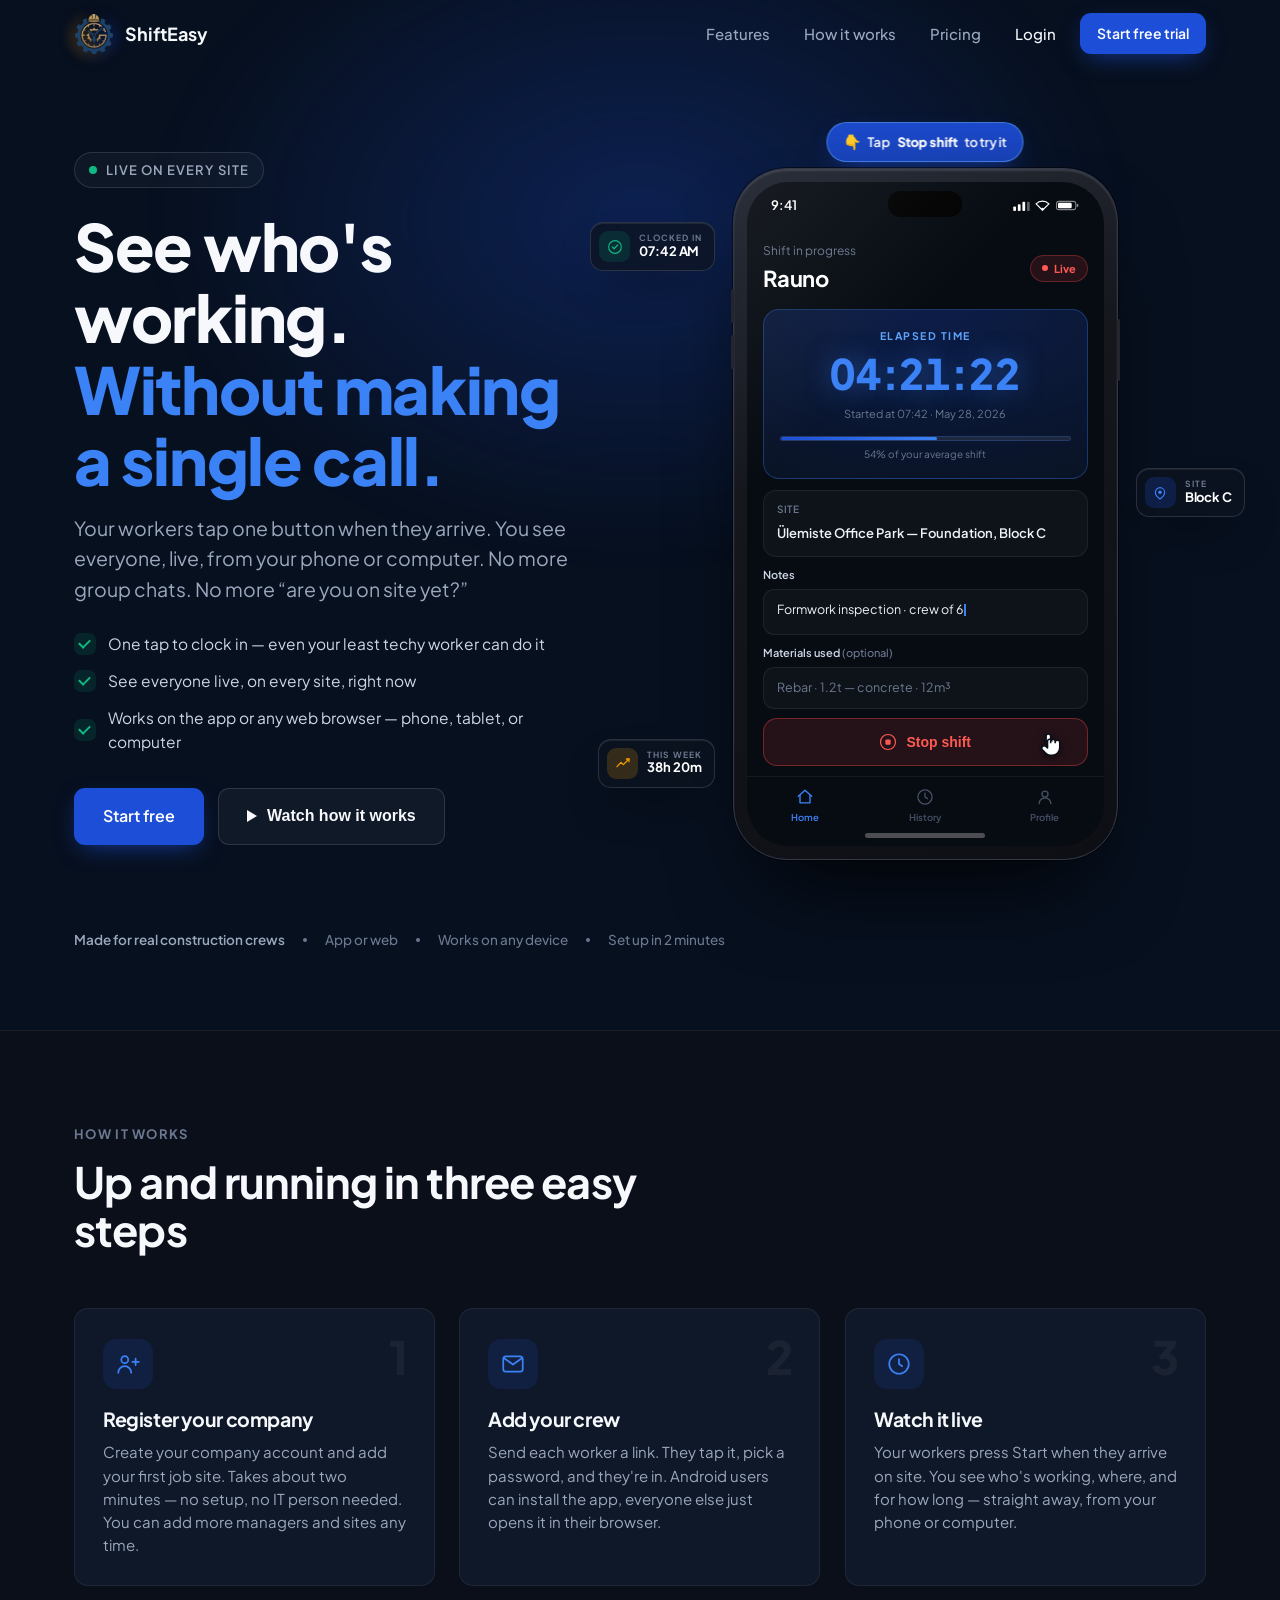
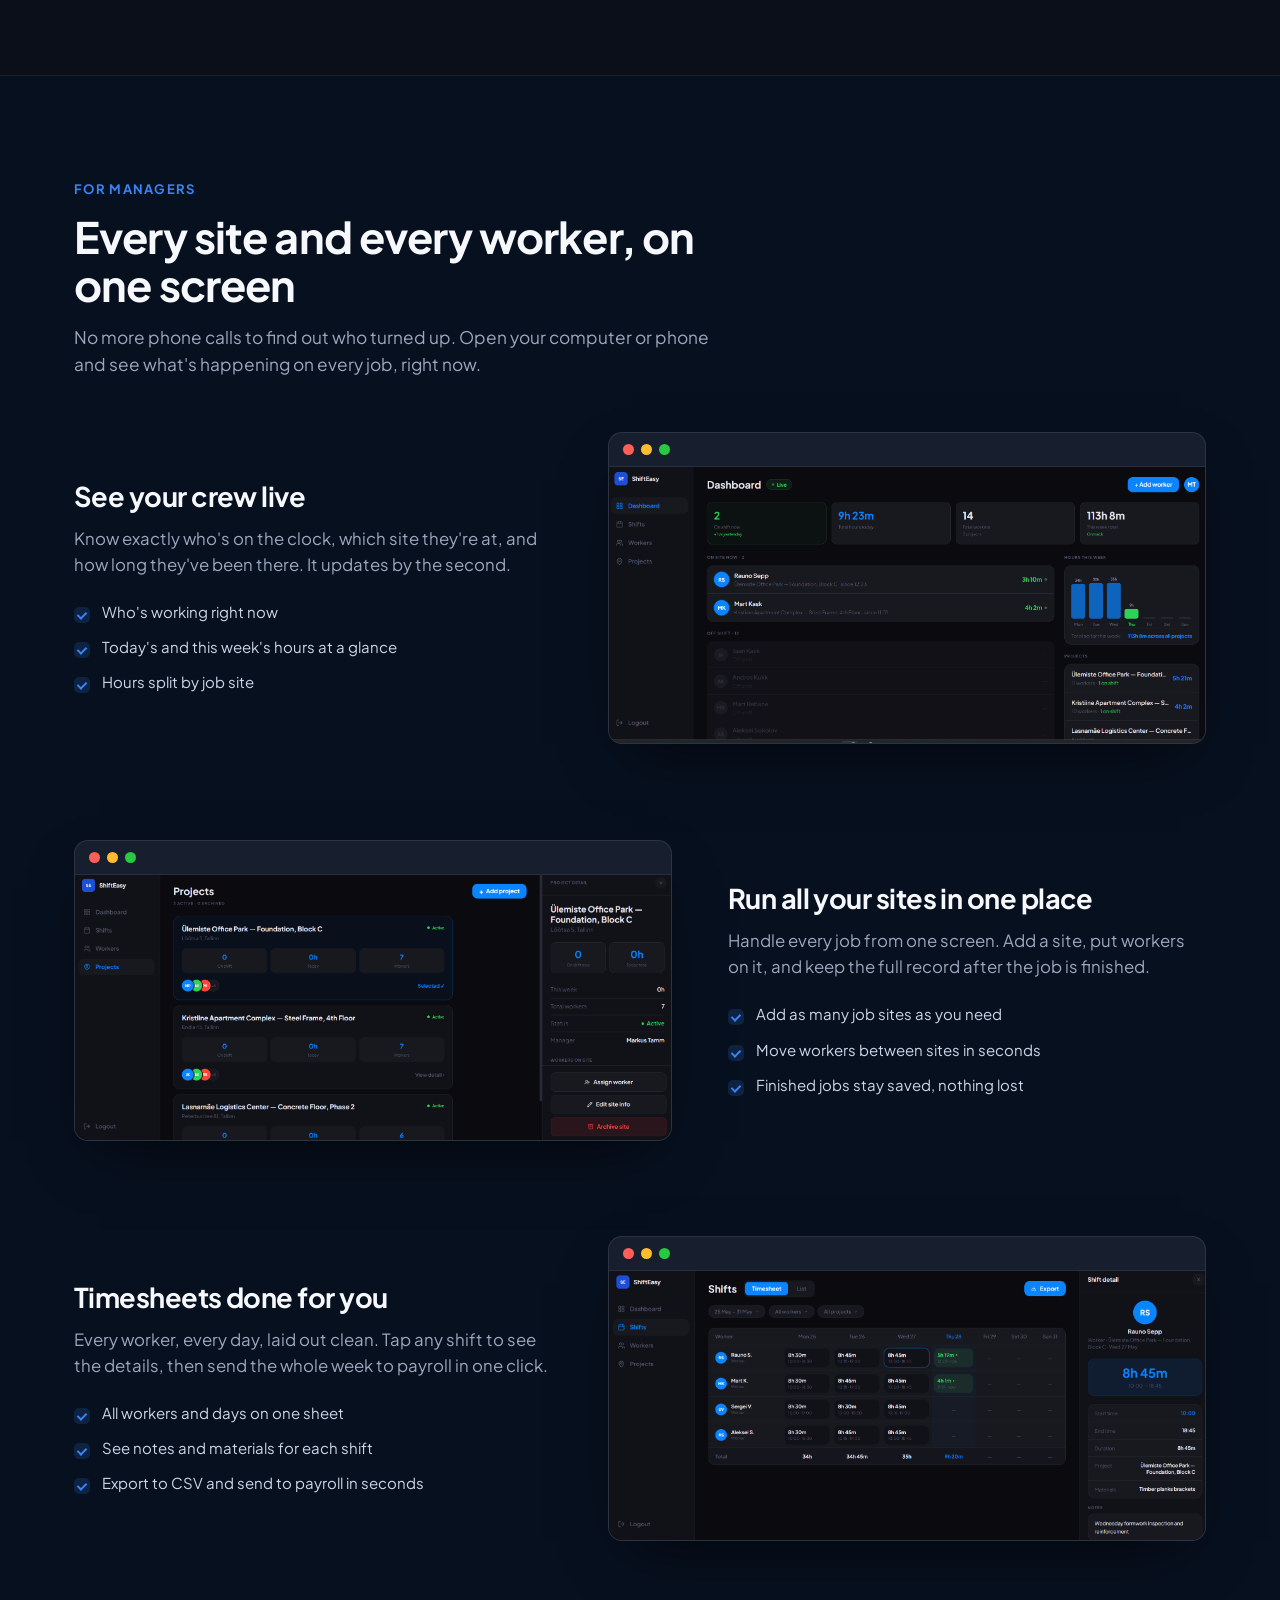
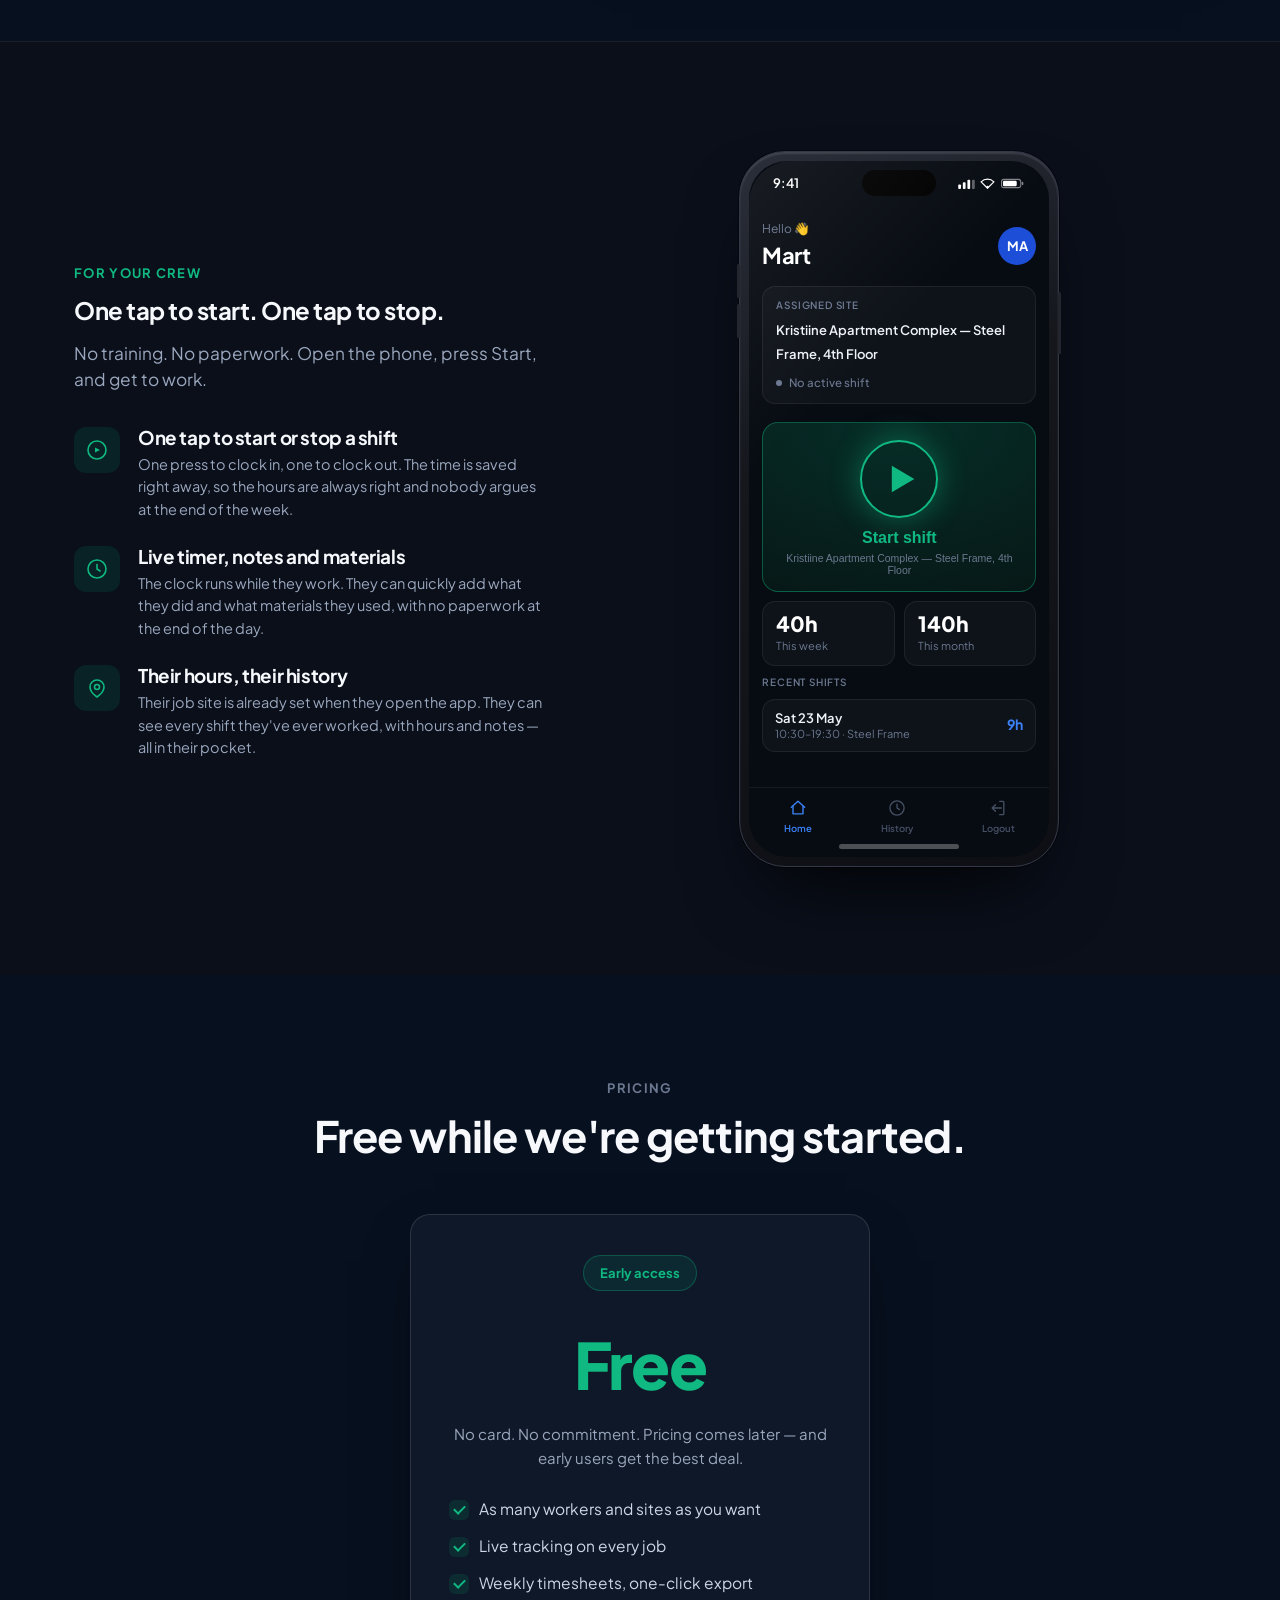
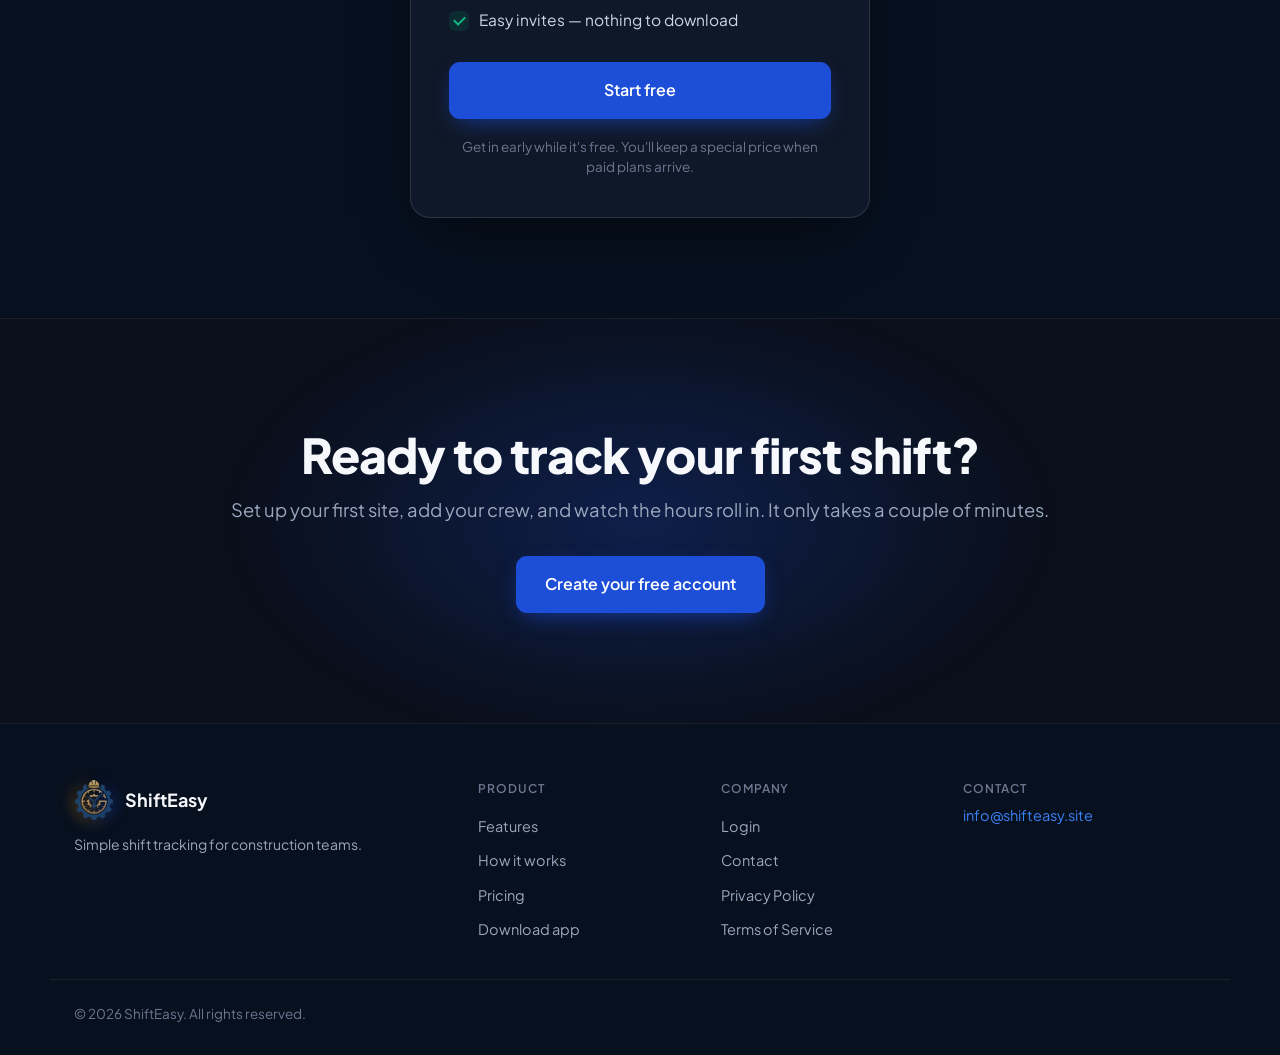
==== commit 9af9527b: "Initial commit" ====
--- a/index.html
+++ b/index.html
@@ -30,6 +30,51 @@
   <link href="https://fonts.googleapis.com/css2?family=Plus+Jakarta+Sans:wght@400;500;600;700;800&display=swap" rel="stylesheet" />
 
   <link rel="stylesheet" href="styles.css" />
+
+  <!-- Bundler splash thumbnail -->
+  <template id="__bundler_thumbnail" data-bg-color="#07101f">
+    <svg viewBox="0 0 1200 800" xmlns="http://www.w3.org/2000/svg">
+      <!-- Dark background -->
+      <rect width="1200" height="800" fill="#07101f"/>
+      <!-- Phone bezel -->
+      <rect x="440" y="80" width="320" height="640" rx="44" fill="#151e2e" stroke="#2a3448" stroke-width="2"/>
+      <!-- Phone screen -->
+      <rect x="455" y="100" width="290" height="600" rx="34" fill="#0a1220"/>
+      <!-- Status bar -->
+      <rect x="455" y="100" width="290" height="36" rx="34" fill="#0d1628"/>
+      <!-- Dynamic island -->
+      <rect x="565" y="108" width="70" height="20" rx="10" fill="#07101f"/>
+      <!-- Blue timer card -->
+      <rect x="470" y="160" width="260" height="110" rx="16" fill="none" stroke="#1d4ed8" stroke-width="1.5" opacity=".6"/>
+      <rect x="470" y="160" width="260" height="110" rx="16" fill="#1d4ed8" opacity=".12"/>
+      <!-- Timer text -->
+      <text x="600" y="205" text-anchor="middle" font-family="sans-serif" font-size="38" font-weight="800" fill="#3b82f6">04:21:19</text>
+      <text x="600" y="230" text-anchor="middle" font-family="sans-serif" font-size="11" fill="#60a5fa" letter-spacing="2">ELAPSED TIME</text>
+      <!-- Card rows -->
+      <rect x="470" y="286" width="260" height="42" rx="12" fill="#ffffff" opacity=".03"/>
+      <rect x="470" y="338" width="260" height="60" rx="12" fill="#ffffff" opacity=".03"/>
+      <!-- Stop button -->
+      <rect x="470" y="414" width="260" height="44" rx="13" fill="#ef4444" opacity=".12" stroke="#ef4444" stroke-width="1.2" stroke-opacity=".4"/>
+      <circle cx="495" cy="436" r="9" fill="none" stroke="#ff5a52" stroke-width="1.5"/>
+      <rect x="490" y="431" width="10" height="10" rx="2" fill="#ff5a52"/>
+      <text x="520" y="440" font-family="sans-serif" font-size="14" fill="#ff5a52" font-weight="700">Stop shift</text>
+      <!-- Bottom nav -->
+      <rect x="455" y="656" width="290" height="44" fill="#0d1628" opacity=".9"/>
+      <!-- Live dot -->
+      <circle cx="760" cy="185" r="6" fill="#10b981"/>
+      <!-- Glass chip left -->
+      <rect x="330" y="190" width="100" height="42" rx="12" fill="#0d1420" stroke="#ffffff" stroke-width="1" stroke-opacity=".12"/>
+      <circle cx="352" cy="211" r="10" fill="#059669" opacity=".2"/>
+      <text x="368" y="215" font-family="sans-serif" font-size="12" fill="#f6f8fc" font-weight="700">07:42</text>
+      <!-- Glass chip right -->
+      <rect x="770" y="300" width="100" height="42" rx="12" fill="#0d1420" stroke="#ffffff" stroke-width="1" stroke-opacity=".12"/>
+      <circle cx="792" cy="321" r="10" fill="#1d4ed8" opacity=".22"/>
+      <text x="808" y="325" font-family="sans-serif" font-size="12" fill="#f6f8fc" font-weight="700">Block C</text>
+      <!-- Logo mark -->
+      <rect x="540" y="730" width="120" height="30" rx="6" fill="none"/>
+      <text x="600" y="750" text-anchor="middle" font-family="sans-serif" font-size="18" font-weight="800" fill="#f6f8fc">ShiftEasy</text>
+    </svg>
+  </template>
 </head>
 <body>
 
@@ -45,11 +90,11 @@
         <a href="#features">Features</a>
         <a href="#how">How it works</a>
         <a href="#pricing">Pricing</a>
-        <a href="https://shifteasy.site" class="nav-login">Login</a>
+        <a href="https://app.shifteasy.site" class="nav-login">Login</a>
       </nav>
 
       <div class="header-actions">
-        <a href="https://shifteasy.site" class="btn btn-primary btn-sm">Start free trial</a>
+        <a href="https://app.shifteasy.site" class="btn btn-primary btn-sm">Start free trial</a>
         <button class="hamburger" id="hamburger" aria-label="Open menu" aria-expanded="false" aria-controls="mobileNav">
           <span></span><span></span><span></span>
         </button>
@@ -60,8 +105,8 @@
       <a href="#features">Features</a>
       <a href="#how">How it works</a>
       <a href="#pricing">Pricing</a>
-      <a href="https://shifteasy.site">Login</a>
-      <a href="https://shifteasy.site" class="btn btn-primary">Start free trial</a>
+      <a href="https://app.shifteasy.site">Login</a>
+      <a href="https://app.shifteasy.site" class="btn btn-primary">Start free trial</a>
     </nav>
   </header>
 
@@ -83,7 +128,7 @@
           </ul>
 
           <div class="hero-cta">
-            <a href="https://shifteasy.site" class="btn btn-primary btn-lg">Start free</a>
+            <a href="https://app.shifteasy.site" class="btn btn-primary btn-lg">Start free</a>
             <button type="button" class="btn btn-ghost btn-lg" id="watchDemo">
               <span class="play-ico" aria-hidden="true"></span>Watch how it works
             </button>
@@ -235,8 +280,7 @@
           </div>
           </div>
           <span class="device-hint" aria-hidden="true">
-            <span class="hint-pointer">👇</span> Try it live — tap <strong>Stop shift</strong>
-            <svg viewBox="0 0 24 24" width="14" height="14"><path d="M12 5v13M6 12.5l6 6 6-6" fill="none" stroke="currentColor" stroke-width="2" stroke-linecap="round" stroke-linejoin="round"/></svg>
+            <span class="hint-pointer">👇</span> Tap <strong>Stop shift</strong> to try it
           </span>
         </div>
       </div>
@@ -380,7 +424,7 @@
 
         <div class="workers-phones reveal" data-delay="120" style="height: 733px">
           <!-- Home / Start-shift screen (built UI, matches the hero phone) -->
-          <div class="wdevice wdevice-back" role="img" aria-label="ShiftEasy worker home screen with assigned site and a large start-shift button" style="width: 385px">
+          <div class="wdevice wdevice-back" role="img" aria-label="ShiftEasy worker home screen with assigned site and a large start-shift button" style="width: 320px">
             <span class="device-btn device-btn-power" aria-hidden="true"></span>
             <span class="device-btn device-btn-vol1" aria-hidden="true"></span>
             <span class="device-btn device-btn-vol2" aria-hidden="true"></span>
@@ -475,7 +519,7 @@
             <li>Easy invites — nothing to download</li>
           </ul>
 
-          <a href="https://shifteasy.site" class="btn btn-primary btn-lg btn-block">Start free</a>
+          <a href="https://app.shifteasy.site" class="btn btn-primary btn-lg btn-block">Start free</a>
           <p class="price-note">Get in early while it's free. You'll keep a special price when paid plans arrive.</p>
         </div>
       </div>
@@ -487,7 +531,7 @@
       <div class="container cta-inner reveal">
         <h2 id="cta-heading">Ready to track your first shift?</h2>
         <p>Set up your first site, add your crew, and watch the hours roll in. It only takes a couple of minutes.</p>
-        <a href="https://shifteasy.site" class="btn btn-primary btn-lg">Create your free account</a>
+        <a href="https://app.shifteasy.site" class="btn btn-primary btn-lg">Create your free account</a>
       </div>
     </section>
   </main>
@@ -508,12 +552,12 @@
         <a href="#features">Features</a>
         <a href="#how">How it works</a>
         <a href="#pricing">Pricing</a>
-        <a href="https://shifteasy.site">Download app</a>
+        <a href="https://app.shifteasy.site">Download app</a>
       </nav>
 
       <nav class="footer-col" aria-label="Company">
         <span class="footer-label">Company</span>
-        <a href="https://shifteasy.site">Login</a>
+        <a href="https://app.shifteasy.site">Login</a>
         <a href="mailto:info@shifteasy.site">Contact</a>
         <a href="privacy.html">Privacy Policy</a>
         <a href="terms.html">Terms of Service</a>
--- a/styles.css
+++ b/styles.css
@@ -394,6 +394,7 @@
 /* ================= WORKERS ================= */
 .workers{padding:100px 0;background:var(--bg-2);border-top:1px solid var(--border);position:relative;overflow:hidden}
 .workers-grid{display:grid;grid-template-columns:1fr 1.3fr;gap:48px;align-items:center}
+.workers-text{min-width:0;width:100%}
 .worker-features{margin-top:34px;display:flex;flex-direction:column;gap:26px}
 .worker-features li{display:flex;gap:18px;align-items:flex-start}
 .wf-icon{flex:none;width:46px;height:46px;border-radius:12px;display:grid;place-items:center;
@@ -609,8 +610,8 @@
 
   .steps{gap:18px;padding:0 6px}
   .step{padding:22px 22px}
-  .step h3{font-size:1.02rem;margin-bottom:7px}
-  .step p{font-size:12.5px;line-height:1.5}
+  .step h3{font-size:1.08rem;margin-bottom:8px}
+  .step p{font-size:14px;line-height:1.55}
   .step-num{font-size:34px;top:18px;right:20px}
   .step-icon{width:42px;height:42px;border-radius:11px;margin-bottom:14px}
   .step-icon svg{width:22px;height:22px}
@@ -622,13 +623,14 @@
   .mini-list li{font-size:13.5px}
 
   .workers-text h2{font-size:1.4rem}
-  .workers-text .section-lede,.workers-text>p{font-size:.92rem}
-  .worker-features{margin-top:18px;gap:13px}
-  .worker-features li{gap:11px;align-items:flex-start}
-  .worker-features h3{font-size:.9rem;margin-bottom:2px}
-  .worker-features p{font-size:11.5px;line-height:1.45}
-  .wf-icon{width:32px;height:32px;border-radius:9px}
-  .wf-icon svg{width:17px;height:17px}
+  .workers-text .section-lede,.workers-text>p{font-size:.92rem;overflow-wrap:break-word}
+  .worker-features{margin-top:20px;gap:16px;width:100%}
+  .worker-features li{gap:13px;align-items:flex-start;min-width:0}
+  .worker-features li>div{min-width:0;flex:1}
+  .worker-features h3{font-size:1.02rem;margin-bottom:3px;overflow-wrap:break-word}
+  .worker-features p{font-size:13.5px;line-height:1.5;overflow-wrap:break-word}
+  .wf-icon{width:36px;height:36px;border-radius:10px}
+  .wf-icon svg{width:20px;height:20px}
 
   .price-card{max-width:328px;margin:0 auto;padding:26px 22px;border-radius:18px}
   .price-amount{font-size:2.55rem}
